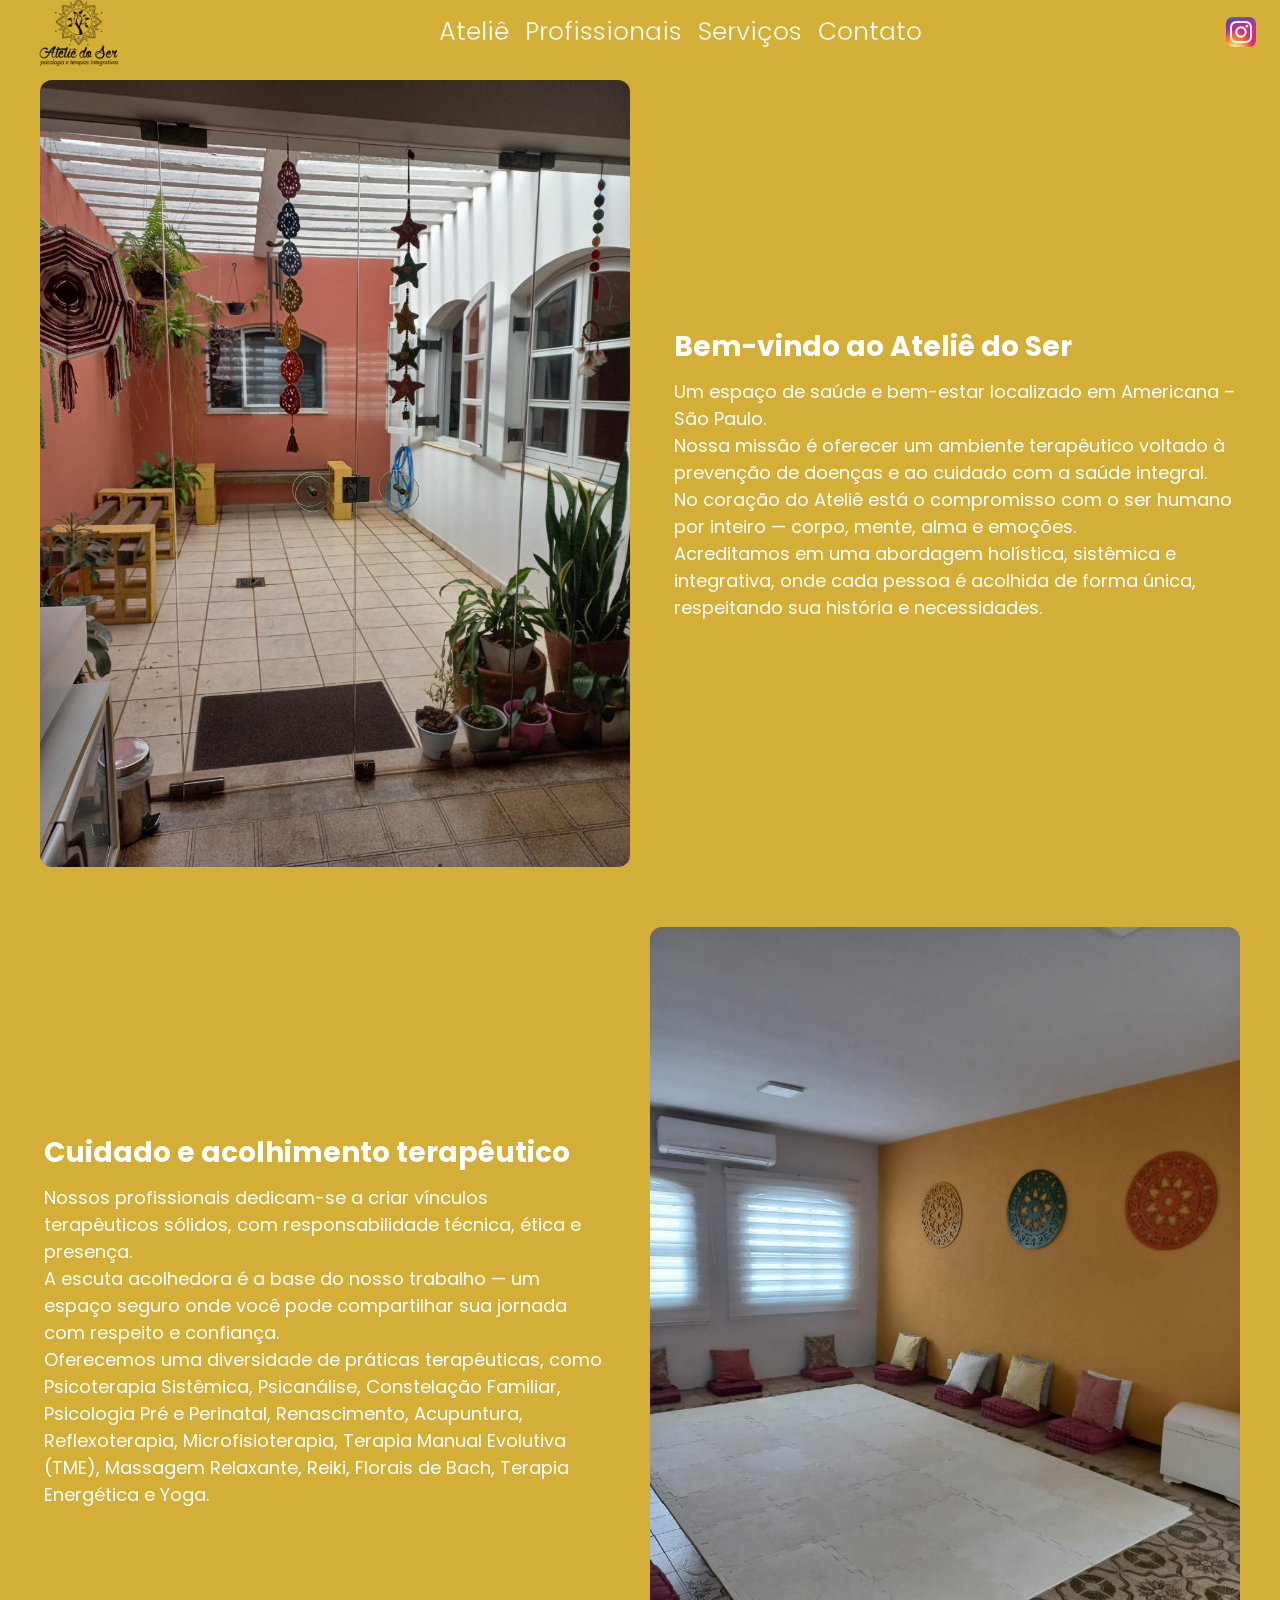
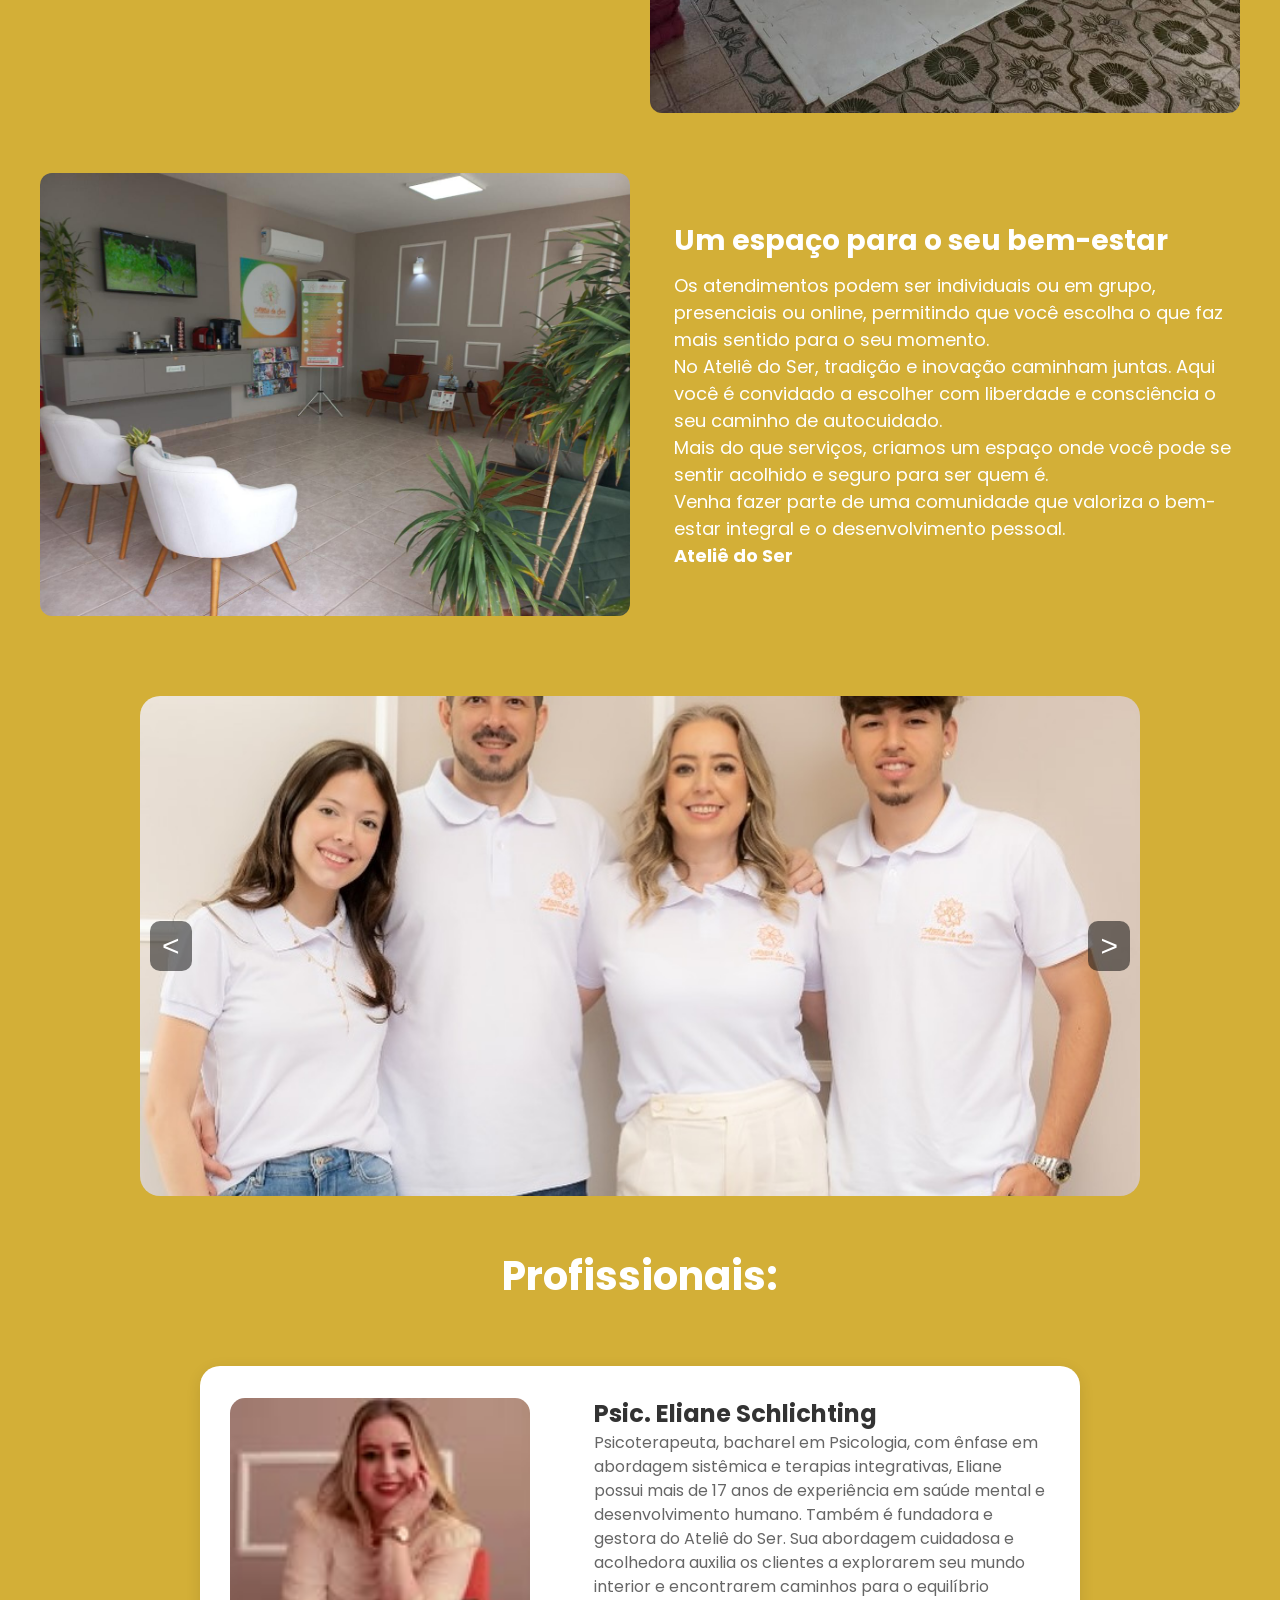
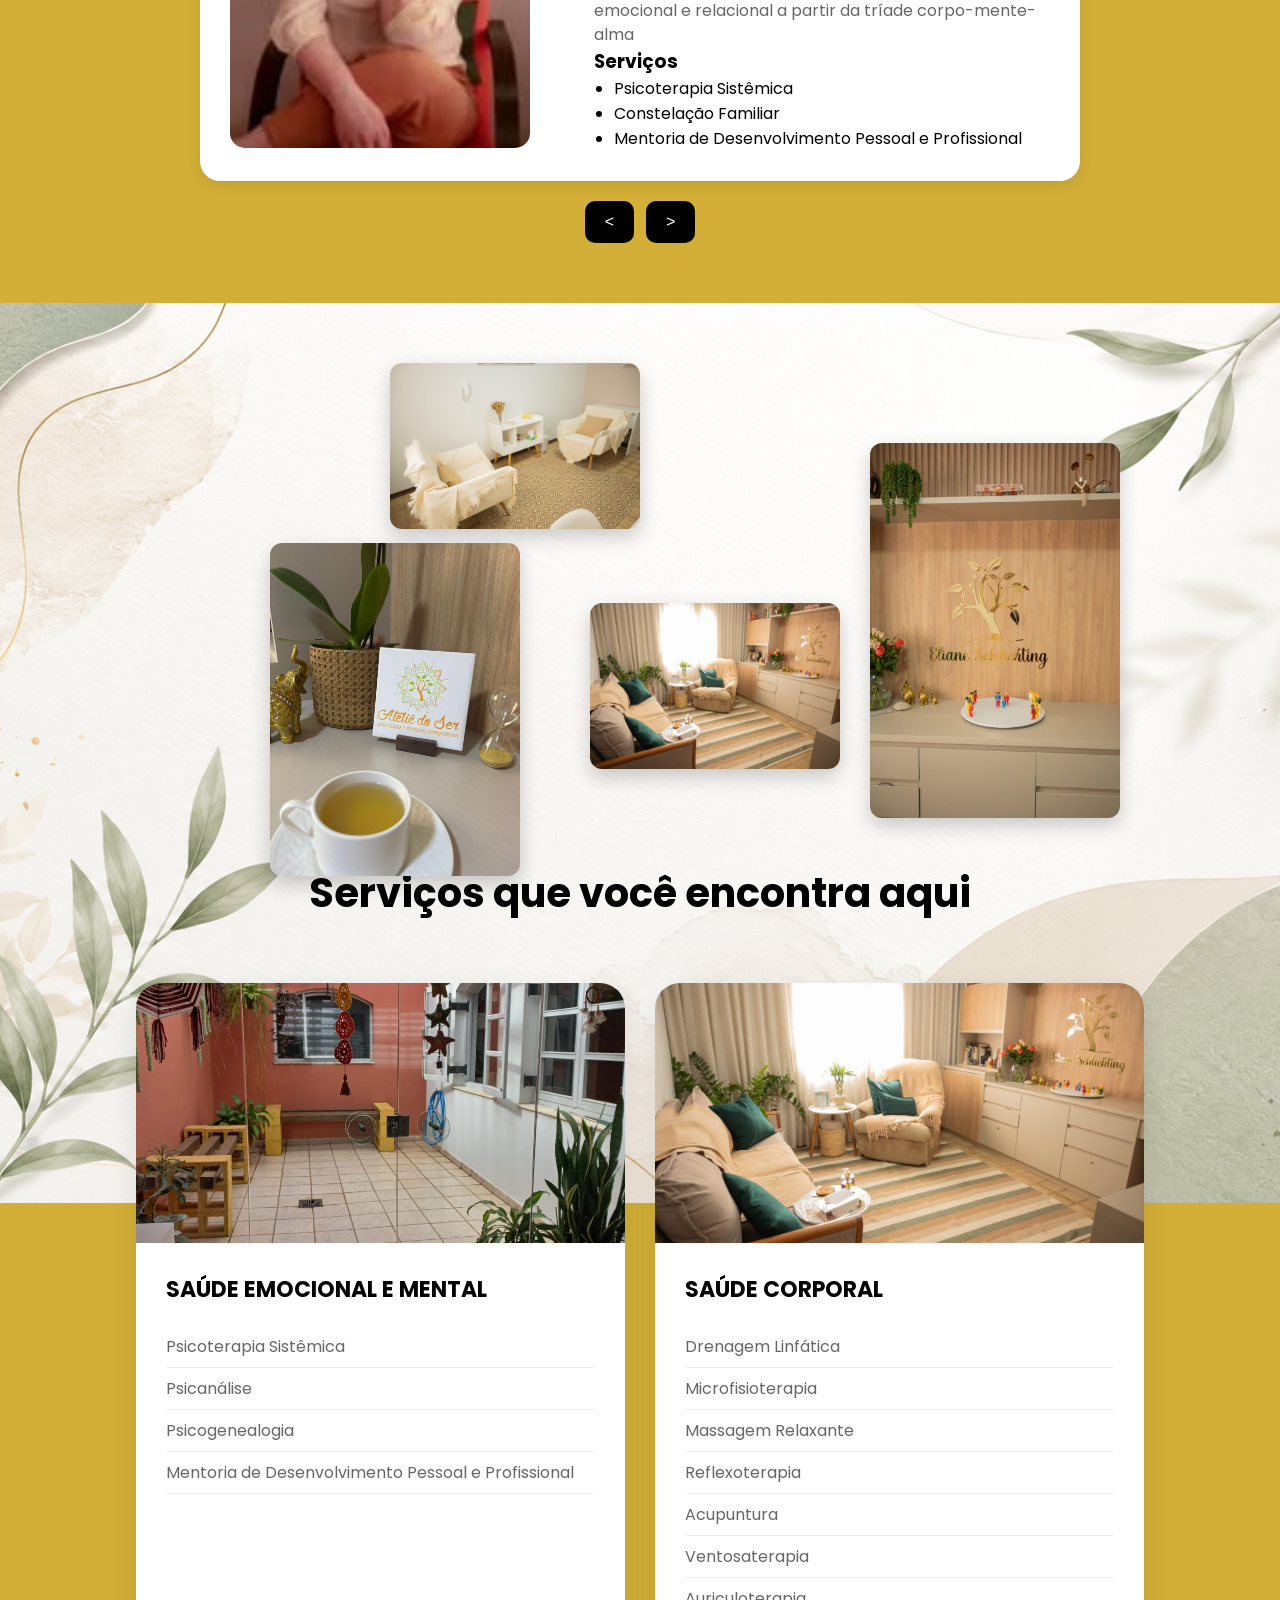
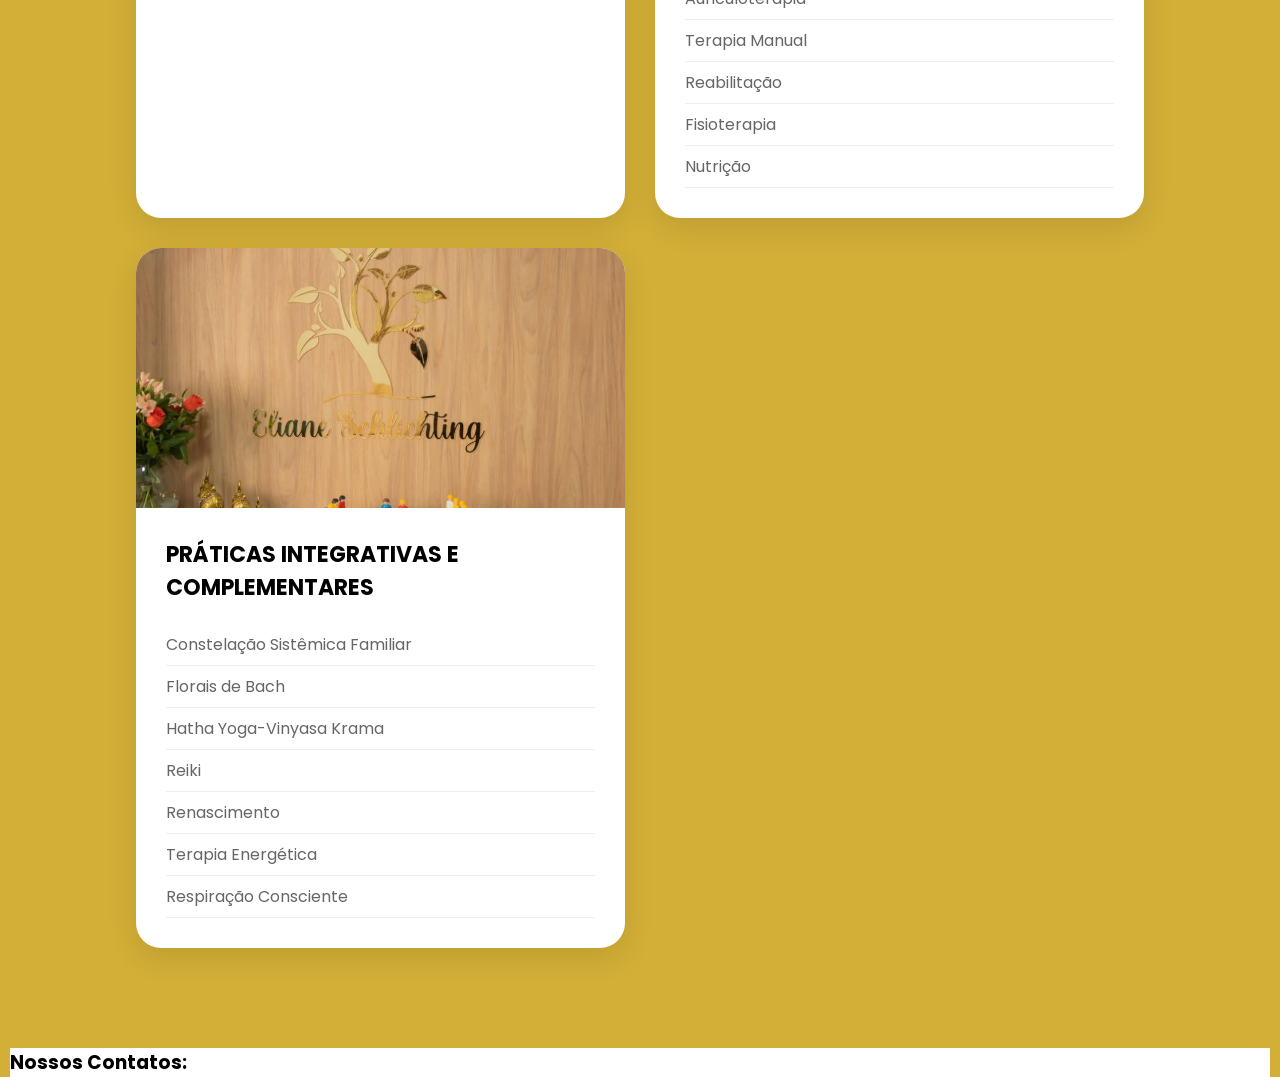
==== index.html @ 75b7a1a3 "Add files via upload" ====
<!DOCTYPE html>
<html lang="pr-br">
<head>
    <meta charset="UTF-8">
    <meta name="viewport" content="width=device-width, initial-scale=1.0">
    <link rel="stylesheet" href="style.css">
    <title>Ateliê do ser</title>
</head>
<body>
    <header>
        <img src="./img/logo2.png" alt="logo" class="logo-img">
        <nav>
  
         <a href="#">Ateliê</a>
         <a href="#h4">Profissionais</a>
         <a href="#services">Serviços</a>
         <a href="#">Contato</a>

        </nav>

        <a href="https://www.instagram.com/atelieterapeuticodoser?utm_source=ig_web_button_share_sheet&igsh=ZDNlZDc0MzIxNw==" class="btn-top"> <img src="img/insta.png" alt="insta"></a>

    </header>


     <section class="cascata hidden">

  <!-- BLOCO 1 -->
  <div class="bloco hidden">
    <img src="img/ate3.jpeg" alt="Ateliê do Ser">

    <div class="texto hidden">
      <h2>Bem-vindo ao Ateliê do Ser</h2>

      <p>Um espaço de saúde e bem-estar localizado em Americana – São Paulo.</p>

      <p>Nossa missão é oferecer um ambiente terapêutico voltado à prevenção de doenças e ao cuidado com a saúde integral.</p>

      <p>No coração do Ateliê está o compromisso com o ser humano por inteiro — corpo, mente, alma e emoções.</p>

      <p>Acreditamos em uma abordagem holística, sistêmica e integrativa, onde cada pessoa é acolhida de forma única, respeitando sua história e necessidades.</p>
    </div>
  </div>

  <!-- BLOCO 2 -->
  <div class="bloco invertido">
    <img src="img/ate2.jpeg" alt="Equipe terapêutica">

    <div class="texto hidden">
      <h2>Cuidado e acolhimento terapêutico</h2>

      <p>Nossos profissionais dedicam-se a criar vínculos terapêuticos sólidos, com responsabilidade técnica, ética e presença.</p>

      <p>A escuta acolhedora é a base do nosso trabalho — um espaço seguro onde você pode compartilhar sua jornada com respeito e confiança.</p>

      <p>Oferecemos uma diversidade de práticas terapêuticas, como Psicoterapia Sistêmica, Psicanálise, Constelação Familiar, Psicologia Pré e Perinatal, Renascimento, Acupuntura, Reflexoterapia, Microfisioterapia, Terapia Manual Evolutiva (TME), Massagem Relaxante, Reiki, Florais de Bach, Terapia Energética e Yoga.</p>
    </div>
  </div>

  <!-- BLOCO 3 -->
  <div class="bloco hidden">
    <img src="img/ate1.jpeg" alt="Espaço do Ateliê">

    <div class="texto hidden">
      <h2>Um espaço para o seu bem-estar</h2>

      <p>Os atendimentos podem ser individuais ou em grupo, presenciais ou online, permitindo que você escolha o que faz mais sentido para o seu momento.</p>

      <p>No Ateliê do Ser, tradição e inovação caminham juntas. Aqui você é convidado a escolher com liberdade e consciência o seu caminho de autocuidado.</p>

      <p>Mais do que serviços, criamos um espaço onde você pode se sentir acolhido e seguro para ser quem é.</p>

      <p>Venha fazer parte de uma comunidade que valoriza o bem-estar integral e o desenvolvimento pessoal.</p>

      <p><strong>Ateliê do Ser</strong></p>
    </div>
  </div>

</section>



    <section class="carrossel">
  <div class="slides">

    <img src="img/family.jpg" alt="Foto 1">
    <img src="img/time.jpg" alt="Foto 2">
    <img src="img/foto3.jpg" alt="Foto 3">
    <img src="img/foto4.jpg" alt="Foto 4">

  </div>

  <button class="btn prev"><</button>
  <button class="btn next">></button>
</section>

   
        
  
        
   
    
 <h4 id="h4" class="h4 hidden">Profissionais:</h4>
<section class="equipe hidden">

    <div class="card hidden">

        <img id="foto"
             src="img/"
             alt="Profissional">

        <div class="info">

            <h2 id="nome"></h2>

            <p id="descricao"></p>

            <h3>Serviços</h3>

            <ul id="servicos"></ul>

            

        </div>

    </div>

    <div class="controles">
        <button id="anterior"><</button>
        <button id="proximo">></button>
    </div>

</section>

<section class="fotos hidden">
<div class="cascatas ">
  <img src="img/ate4.jpeg" alt="">
  <img src="img/ate5.jpeg" alt="">
  <img src="img/ate6.jpeg" alt="">
  <img src="img/ate7.jpeg" alt="">
</div>


<section id="services" class="services">

<h2>Serviços que você encontra aqui</h2>

<div class="services-grid">

<div class="service-card">

<img src="img/ate3.jpeg" alt="Saúde emocional">

<div class="service-info">

<h3>SAÚDE EMOCIONAL E MENTAL</h3>

<ul>
<li>Psicoterapia Sistêmica</li>
<li>Psicanálise</li>
<li>Psicogenealogia</li>
<li>Mentoria de Desenvolvimento Pessoal e Profissional</li>
</ul>

</div>
</div>


<div class="service-card">

<img src="img/ate5.jpeg" alt="Saúde corporal">

<div class="service-info">

<h3>SAÚDE CORPORAL</h3>

<ul>
<li>Drenagem Linfática</li>
<li>Microfisioterapia</li>
<li>Massagem Relaxante</li>
<li>Reflexoterapia</li>
<li>Acupuntura</li>
<li>Ventosaterapia</li>
<li>Auriculoterapia</li>
<li>Terapia Manual</li>
<li>Reabilitação</li>
<li>Fisioterapia</li>
<li>Nutrição</li>
</ul>

</div>
</div>


<div class="service-card">

<img src="/img/ate6.jpeg" alt="Práticas integrativas">

<div class="service-info">

<h3>PRÁTICAS INTEGRATIVAS E COMPLEMENTARES</h3>

<ul>
<li>Constelação Sistêmica Familiar</li>
<li>Florais de Bach</li>
<li>Hatha Yoga-Vinyasa Krama</li>
<li>Reiki</li>
<li>Renascimento</li>
<li>Terapia Energética</li>
<li>Respiração Consciente</li>
</ul>

</div>
</div>

</div>

</section>

<section id="contatos"  class="final">

  <h1>Nossos Contatos:</h1>





</section>
    
</body>
<script src="script.js"></script>
</html>
---- style.css ----
@import url('https://fonts.googleapis.com/css2?family=Poppins:wght@500&family=Roboto+Slab:wght@100..900&display=swap');

* {
    margin: 0;
    padding: 0;
    box-sizing: border-box;
}

html {
    scroll-behavior: smooth;
}

img {
    max-width: 100%;
    height: auto;
    display: block;
}

body {
    font-family: "Poppins", sans-serif;
    background: #D3AF37;
}

/* ─── ANIMAÇÕES ─── */
.hidden {
    opacity: 0;
    transform: translateY(40px);
    transition: all 0.6s ease;
}

.show {
    opacity: 1;
    transform: translateY(0);
}

/* ─── HEADER ─── */
header {
    position: fixed;
    top: 0;
    width: 100%;
    height: 64px;
    backdrop-filter: blur(10px);
    display: flex;
    justify-content: space-between;
    align-items: center;
    padding: 0 24px;
    z-index: 99;
}

header nav {
    display: flex;
    gap: 16px;
}

header nav a {
    color: white;
    -webkit-text-stroke: 0.5px #D3AF37;
    text-decoration: none;
    cursor: pointer;
    font-size: clamp(16px, 2.5vw, 25px);
}

header nav a:hover {
    color: #000000;
}

.btn-top {
    color: white;
    text-decoration: none;
    cursor: pointer;
    font-size: clamp(16px, 2.5vw, 25px);
}

.btn-top img {
    height: 30px;
}

.btn-top:hover {
    color: #000000;
}

/* ─── LOGO / IMAGENS GERAIS ─── */
.time-img {
    display: block;
    margin: 0 auto;
    height: clamp(200px, 40vw, 400px);
}

.logo-img {
    height: clamp(60px, 10vw, 110px);
    color: #D3AF37;
}

/* ─── TÍTULOS ─── */
.h2 {
    text-align: center;
}

.h4 {
    color: white;
    text-align: center;
    font-size: clamp(22px, 5vw, 40px);
}

/* ─── EQUIPE / CARD ─── */
.equipe {
    max-width: 1000px;
    margin: auto;
    padding: clamp(24px, 6vw, 60px) clamp(16px, 5vw, 60px);
}

.card {
    background: white;
    border-radius: 20px;
    padding: clamp(20px, 4vw, 30px);
    display: flex;
    flex-wrap: wrap;
    gap: clamp(24px, 5vw, 70px);
    align-items: center;
    box-shadow: 0 4px 15px rgba(0, 0, 0, .1);
}

.card img {
    width: clamp(160px, 40vw, 300px);
    height: clamp(200px, 45vw, 350px);
    object-fit: cover;
    border-radius: 15px;
    flex-shrink: 0;
}

.info {
    flex: 1;
    min-width: 200px;
}

.info h2 {
    margin-top: 0;
    color: #333;
}

.info p {
    color: #666;
    line-height: 1.5;
}

.info ul {
    padding-left: 20px;
}

.controles {
    display: flex;
    flex-wrap: wrap;
    justify-content: center;
    gap: 12px;
    margin-top: 20px;
}

button {
    padding: 12px 20px;
    border: none;
    border-radius: 10px;
    background: #000000;
    color: white;
    cursor: pointer;
    font-size: clamp(14px, 2vw, 16px);
}

button:hover {
    background: #222222;
}

/* ─── CASCATA (blocos alternados) ─── */
.cascata {
    display: flex;
    flex-direction: column;
    gap: clamp(32px, 6vw, 60px);
    margin: clamp(40px, 8vw, 80px) 0;
    padding: 0 clamp(16px, 5vw, 40px);
}

.bloco {
    display: flex;
    flex-wrap: wrap;
    align-items: center;
    gap: clamp(20px, 4vw, 40px);
}

.bloco.invertido {
    flex-direction: row-reverse;
}

.bloco img {
    width: clamp(280px, 45vw, 100%);
    flex: 1 1 280px;
    border-radius: 12px;
    object-fit: cover;
}

.texto {
    flex: 1 1 260px;
    padding: 4px;
    color: white;
}

.texto h2 {
    font-size: clamp(20px, 3vw, 28px);
    margin-bottom: 10px;
}

.texto p {
    font-size: clamp(15px, 2vw, 18px);
    line-height: 1.5;
}

/* ─── CARROSSEL ─── */
.carrossel {
    position: relative;
    width: 90%;
    max-width: 1000px;
    height: clamp(220px, 45vw, 500px);
    margin: 50px auto;
    overflow: hidden;
    border-radius: 20px;
}

.slides {
    display: flex;
    width: 100%;
    height: 100%;
    transition: transform 0.6s ease-in-out;
}

.slides img {
    min-width: 100%;
    height: 100%;
    object-fit: cover;
}

.btn {
    position: absolute;
    top: 50%;
    transform: translateY(-50%);
    background: rgba(0, 0, 0, .5);
    color: white;
    border: none;
    font-size: clamp(20px, 4vw, 30px);
    cursor: pointer;
    z-index: 10;
    padding: 8px 12px;
}

.prev {
    left: 10px;
}

.next {
    right: 10px;
}

/* ─── CASCATAS (sobreposição de fotos) ─── */
.cascatas {
    position: relative;
    width: min(500px, 90vw);
    height: 350px;
    margin: 50px auto;
}

.cascatas img {
    position: absolute;
    width: clamp(120px, 25vw, 250px);
    border-radius: 12px;
    box-shadow: 0 8px 20px rgba(0, 0, 0, 0.2);
    transition: 0.3s;
}

.cascatas img:nth-child(1) {
    top: 0;
    left: 200;
    z-index: 4;
}

.cascatas img:nth-child(2) {
    top: 240px;
    left: 200px;
    z-index: 3;
}

.cascatas img:nth-child(3) {
    top: 80px;
    left: clamp(200px, 40vw, 480px);
    z-index: 2;
}

.cascatas img:nth-child(4) {
    top: 180px;
    left: clamp(-120px, -20vw, -300px);
    z-index: 1;
}

.cascatas img:hover {
    transform: scale(1.05);
}

/* ─── SEÇÃO FOTOS ─── */
.fotos {
    height: 100svh;
    background: url("img/back1.png") center/cover no-repeat;
    padding: 10px;
    padding-bottom: 50px;
}

/* ─── SERVICES ─── */
.services {
    padding: clamp(48px, 10vw, 100px) clamp(16px, 10%, 10%);
}

.services h2 {
    text-align: center;
    margin-bottom: clamp(32px, 6vw, 60px);
    font-size: clamp(24px, 5vw, 40px);
}

.services-grid {
    display: grid;
    grid-template-columns: repeat(auto-fit, minmax(min(100%, 350px), 1fr));
    gap: clamp(16px, 3vw, 30px);
}

.service-card {
    background: white;
    border-radius: 25px;
    overflow: hidden;
    box-shadow: 0 10px 30px rgba(0, 0, 0, .1);
    transition: .4s;
}

.service-card:hover {
    transform: translateY(-10px);
}

.service-card img {
    width: 100%;
    height: clamp(180px, 30vw, 260px);
    object-fit: cover;
}

.service-info {
    padding: clamp(16px, 4vw, 30px);
}

.service-info h3 {
    margin-bottom: clamp(12px, 2vw, 20px);
    font-size: clamp(18px, 3vw, 22px);
}

.service-info ul {
    list-style: none;
}

.service-info li {
    padding: 8px 0;
    border-bottom: 1px solid #eee;
    color: #666;
}

/* ─── MEDIA QUERIES ─── */

/* Tablet (≤ 768px) */
@media (max-width: 768px) {
    header {
        padding: 0 16px;
    }

    header nav {
        gap: 10px;
    }

    .bloco,
    .bloco.invertido {
        flex-direction: column;
    }

    .bloco img,
    .texto {
        width: 100%;
        flex: unset;
    }

    .card {
        flex-direction: column;
        align-items: center;
        text-align: center;
    }

    .card img {
        width: 100%;
        max-width: 320px;
        height: auto;
    }

    .cascatas {
        display: flex;
        flex-direction: column;
        position: static;
        height: auto;
        gap: 16px;
        align-items: center;
    }

    .cascatas img {
        position: static;
        width: 80%;
    }
}

/* Mobile (≤ 480px) */
@media (max-width: 480px) {
    header nav a,
    .btn-top {
        font-size: 15px;
    }

    .controles {
        flex-direction: column;
        align-items: stretch;
    }

    .carrossel {
        width: 100%;
        border-radius: 0;
    }

    .services-grid {
        grid-template-columns: 1fr;
    }

    .cascata {
        padding: 0 12px;
    }
}


.final{

    background: white;
}
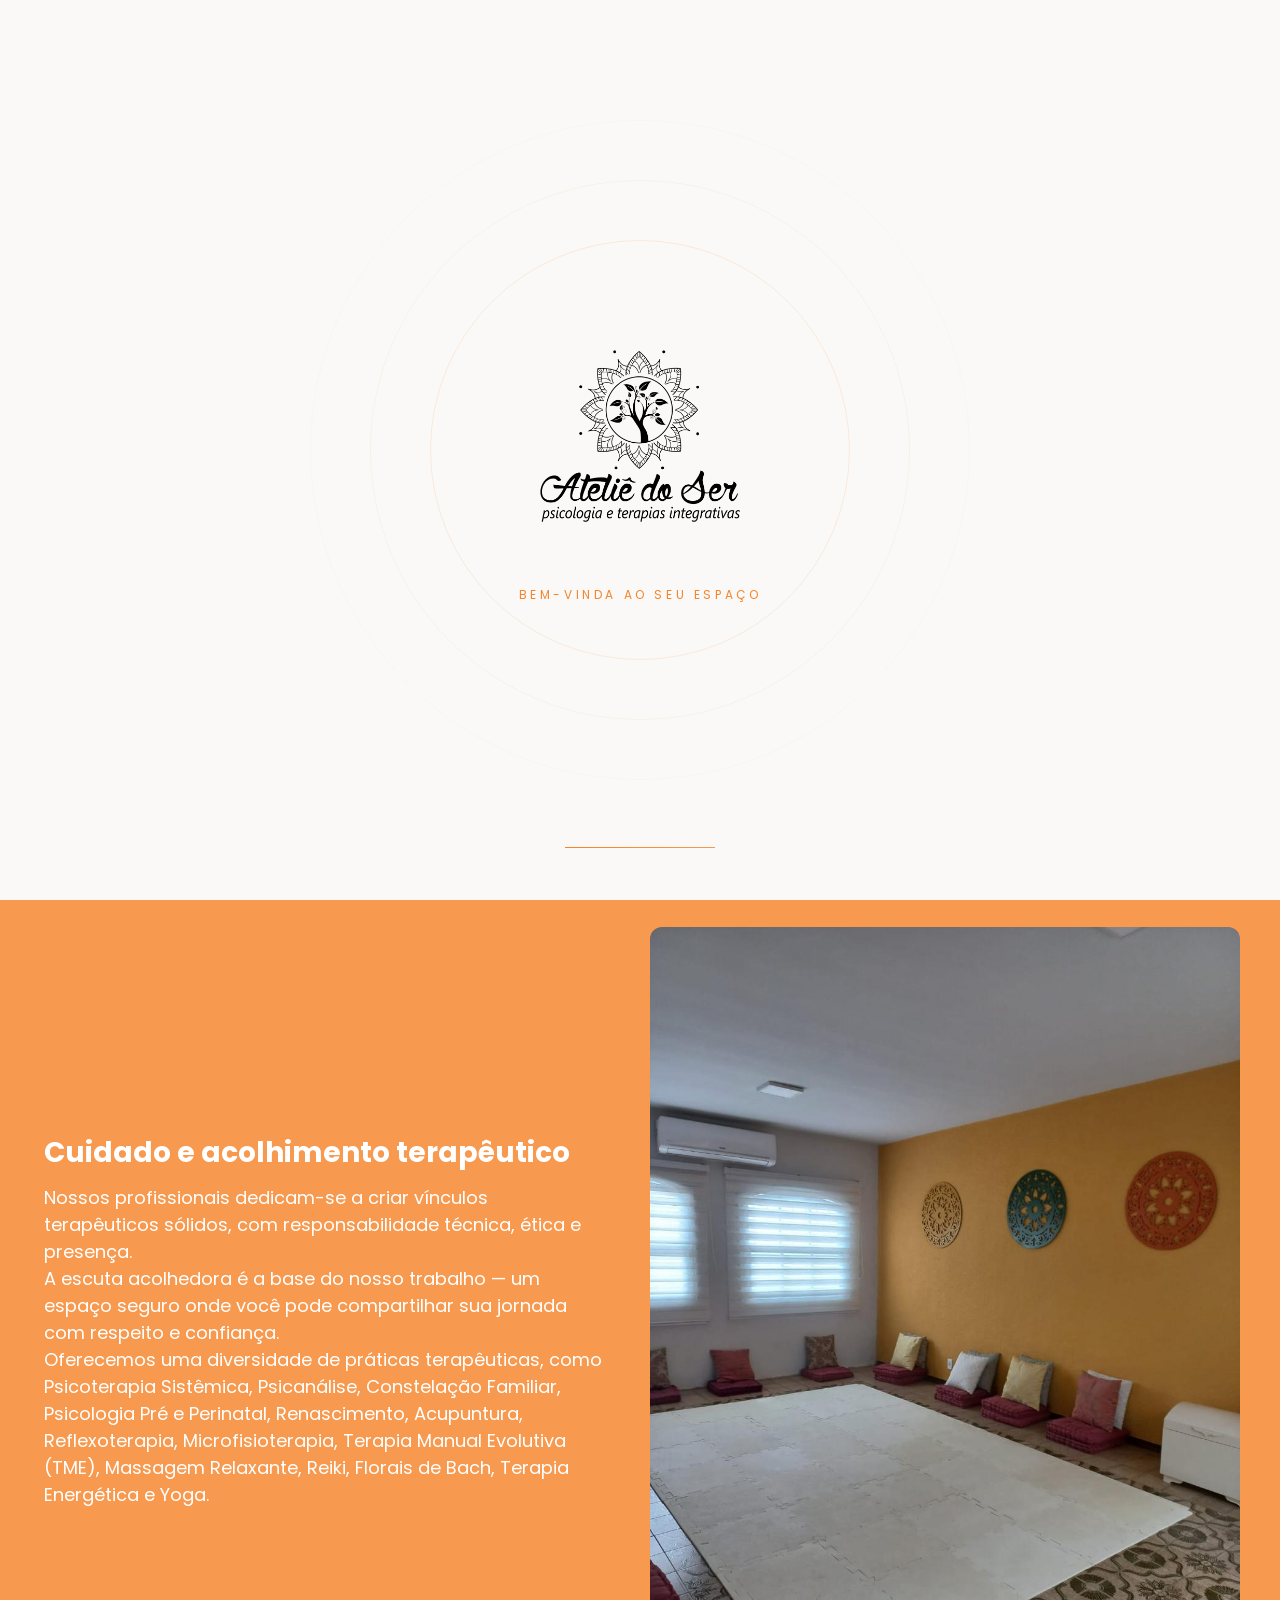
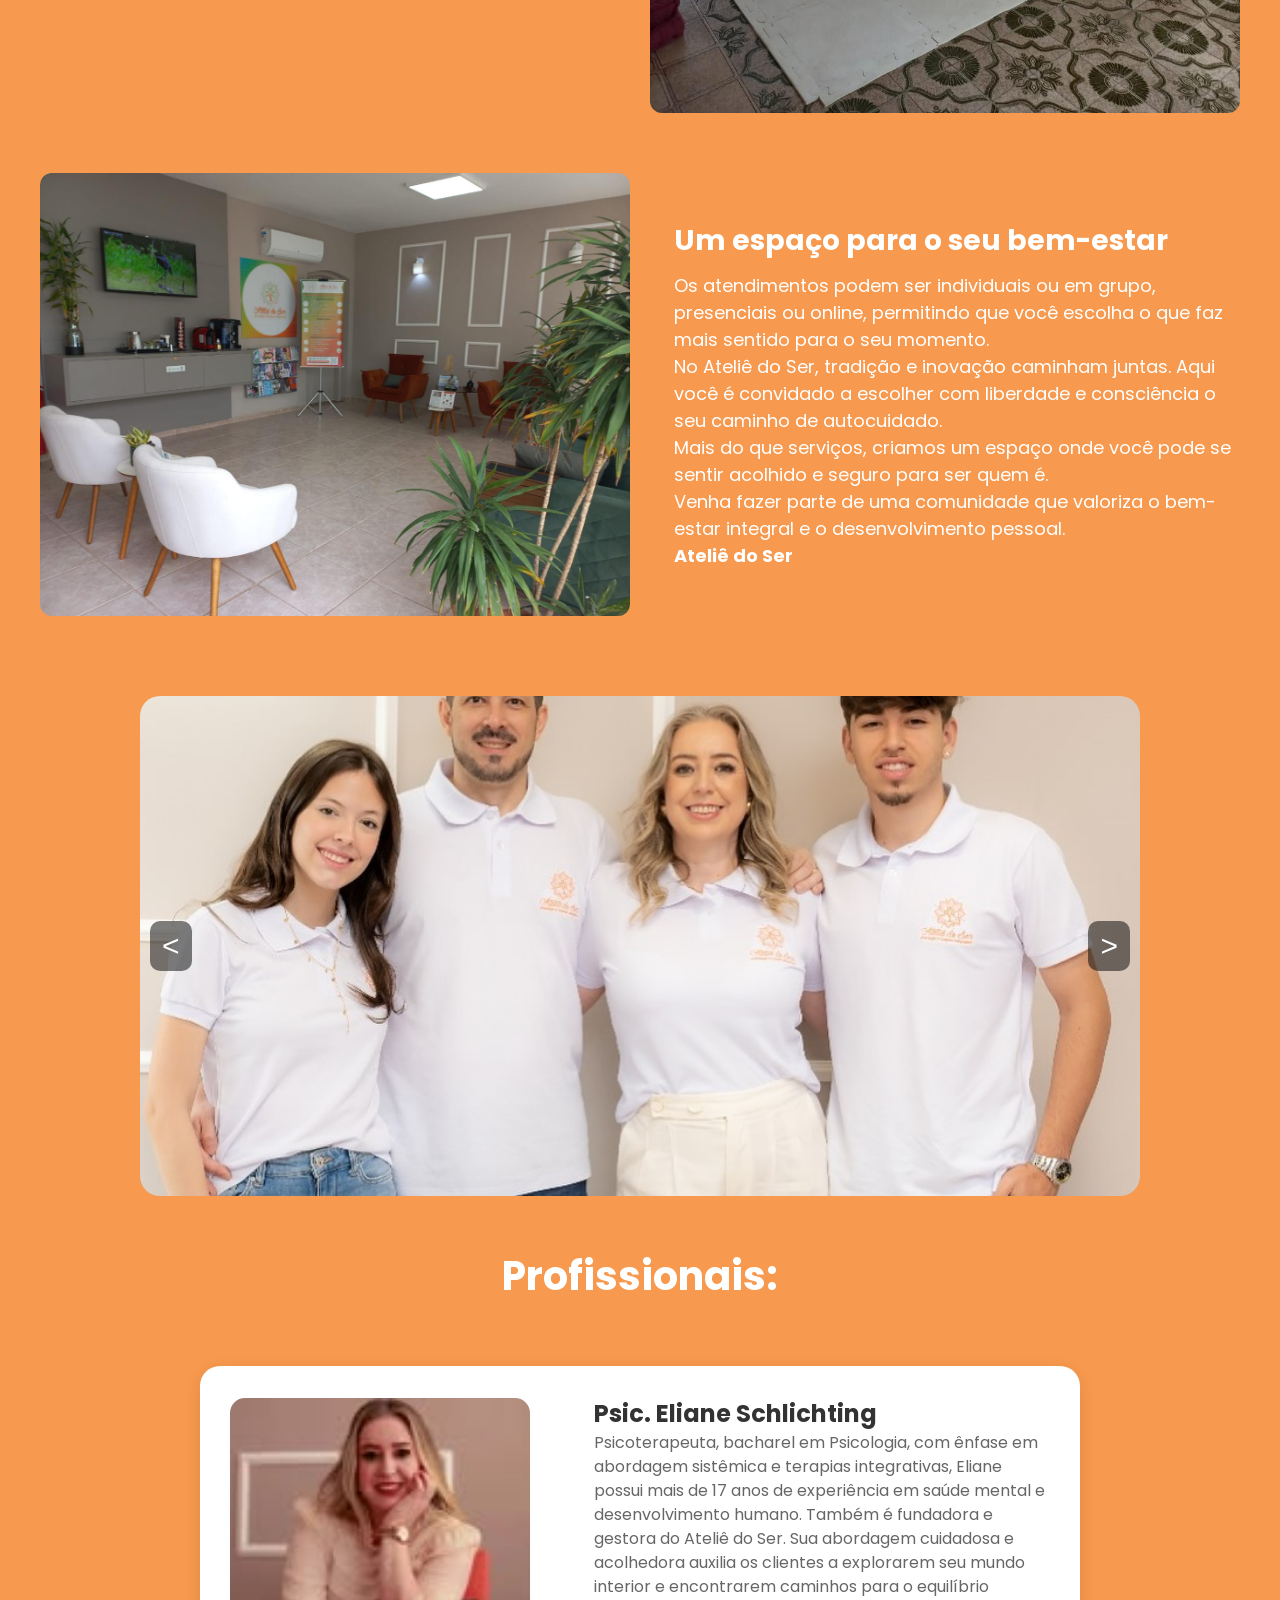
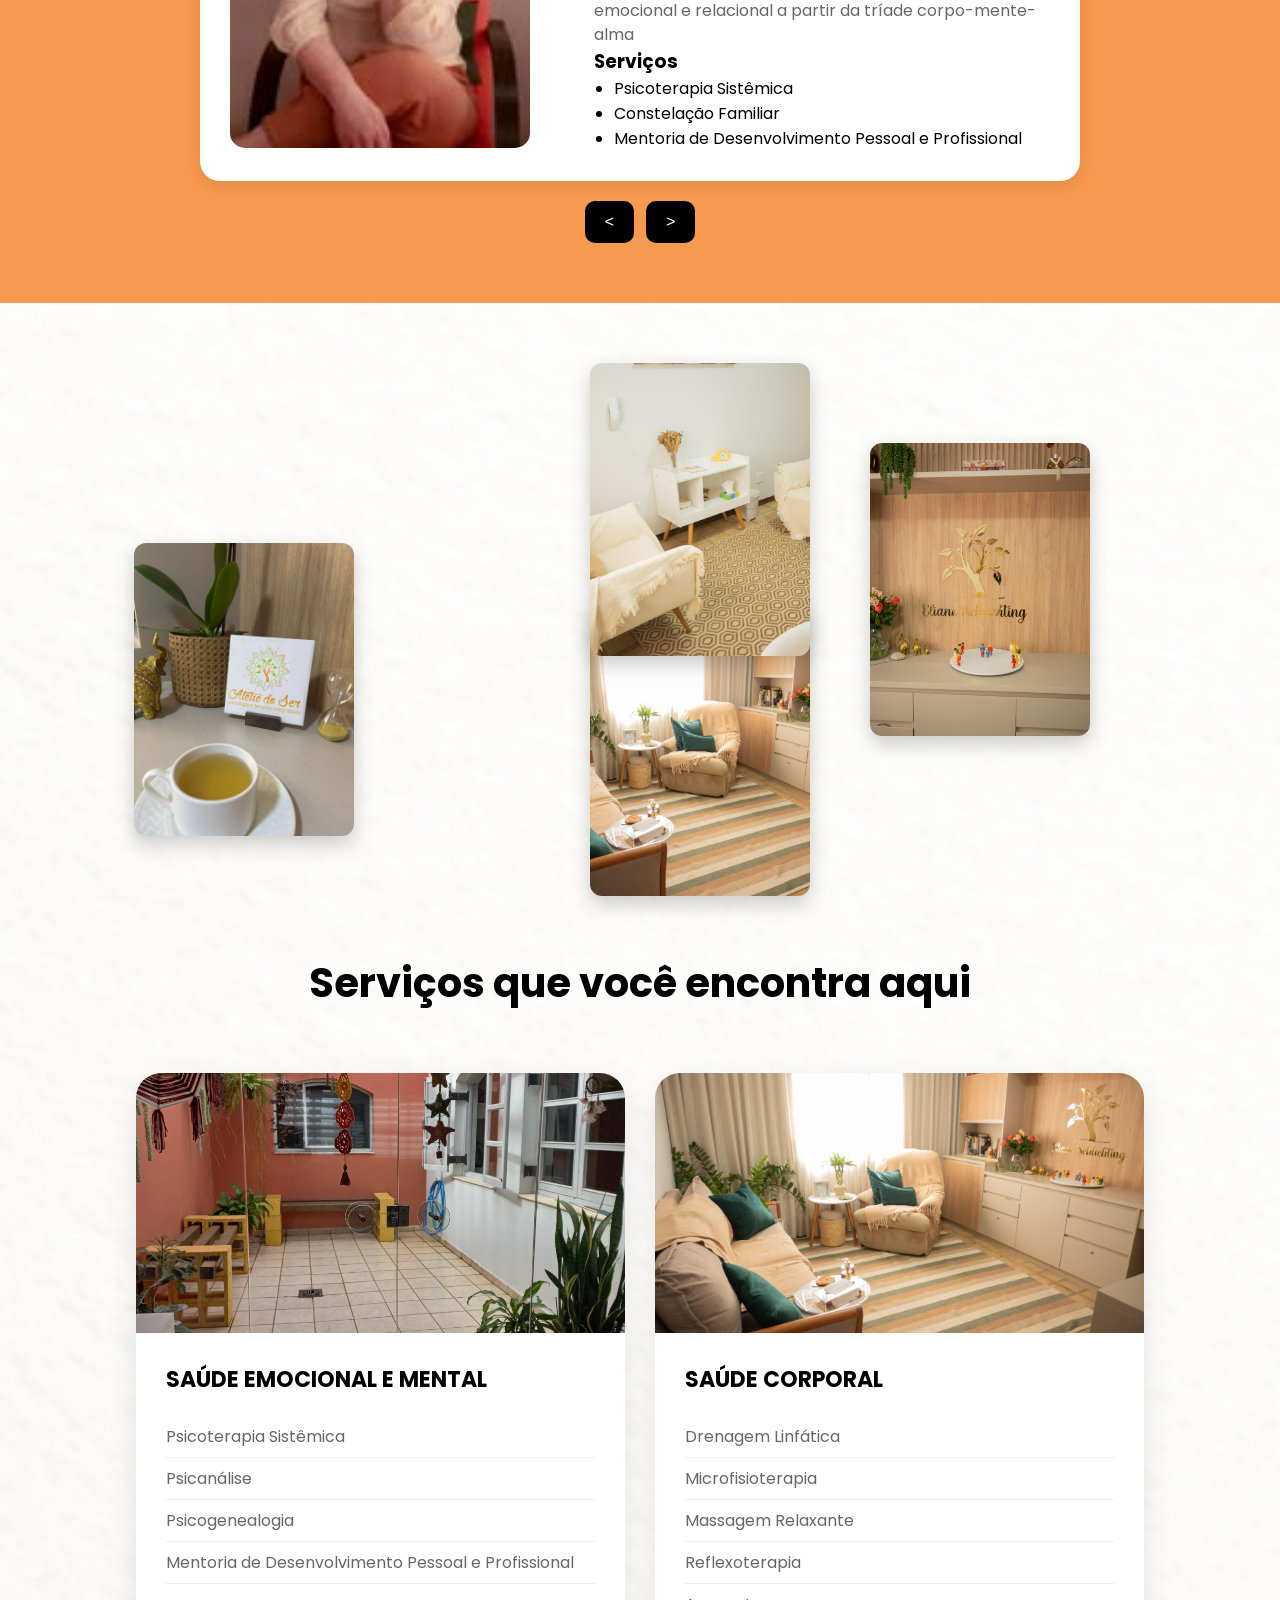
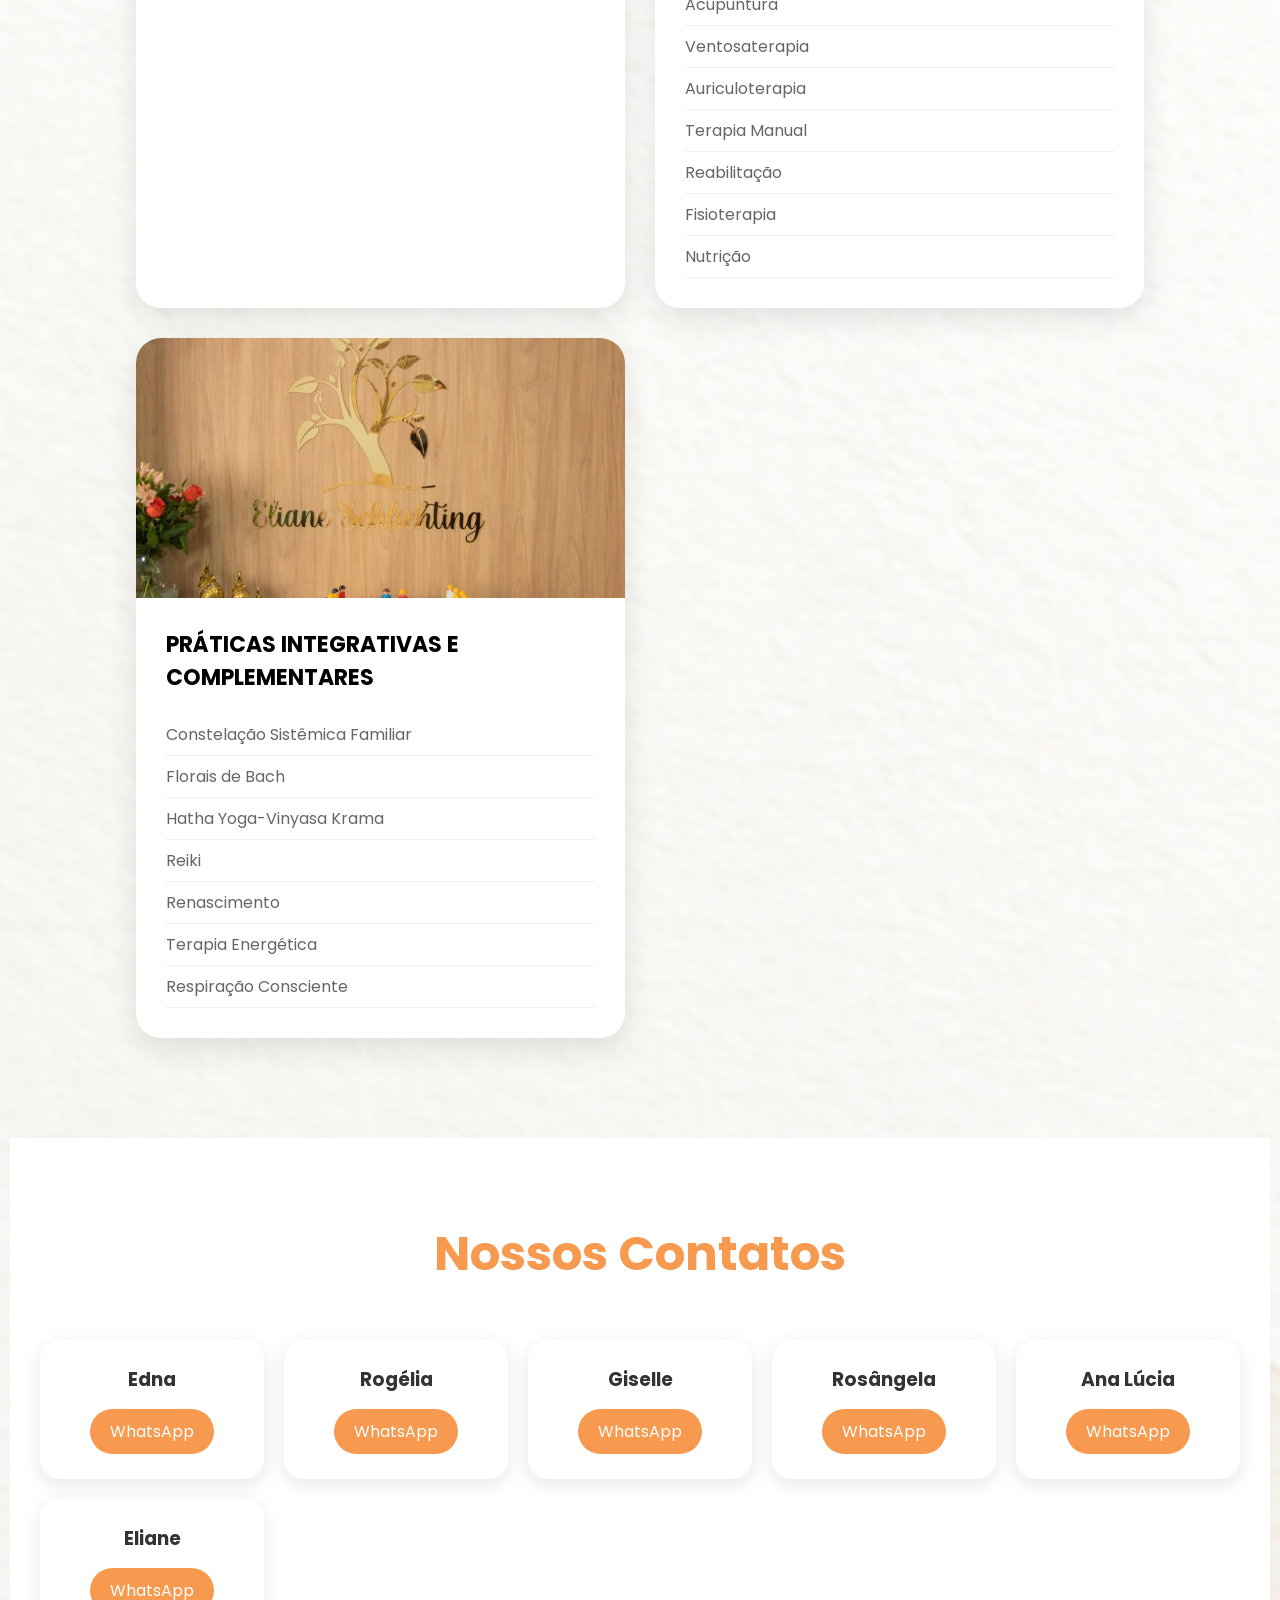
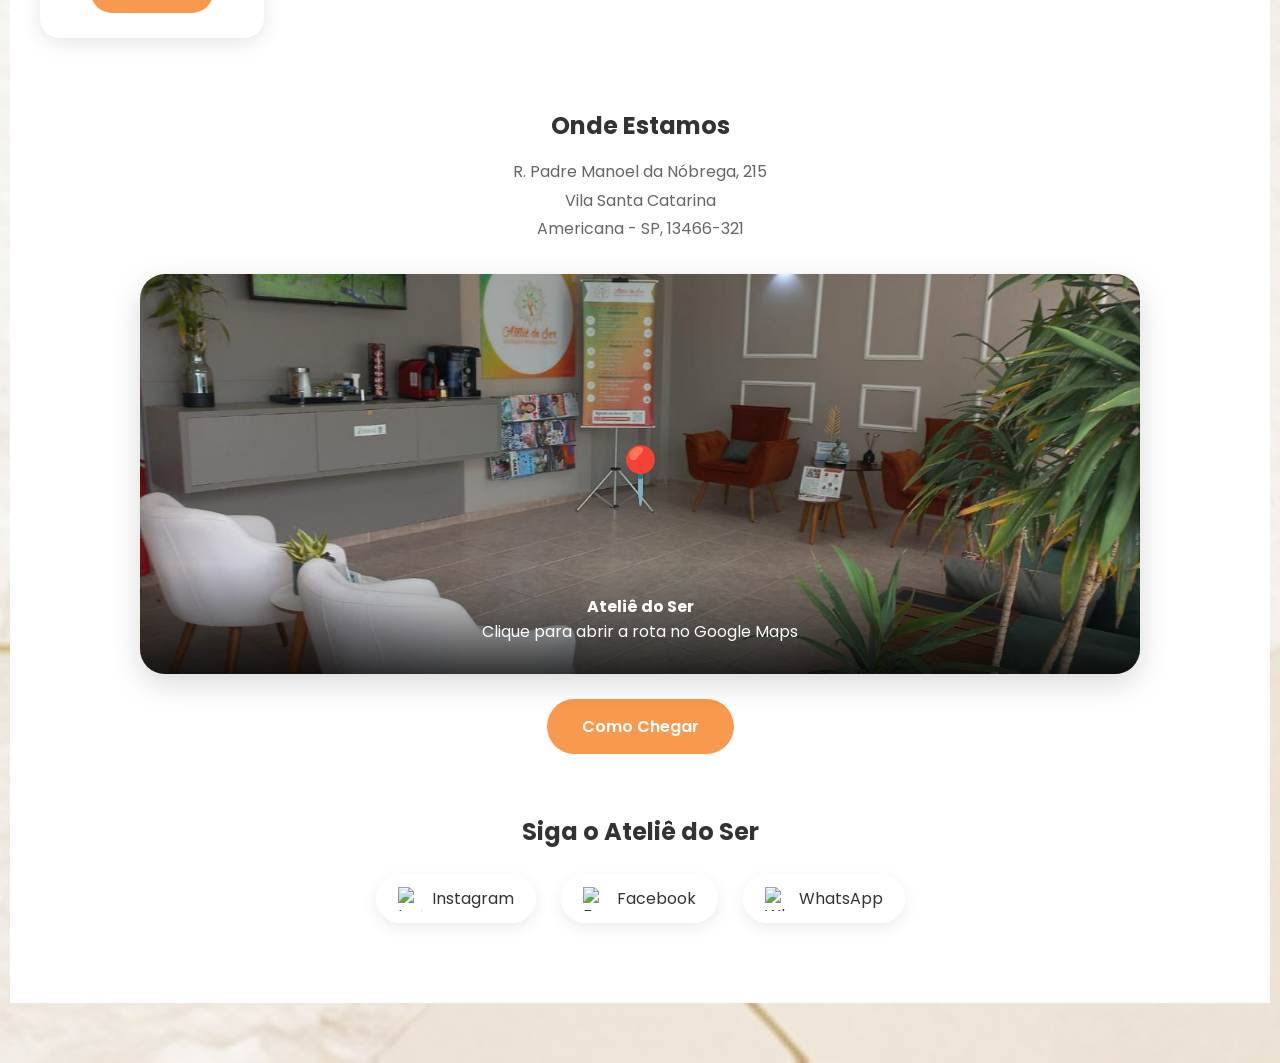
==== commit ae234e29: "Add files via upload" ====
--- a/index.html
+++ b/index.html
@@ -7,6 +7,21 @@
     <title>Ateliê do ser</title>
 </head>
 <body>
+  <div id="intro">
+  <div class="petal-ring"></div>
+  <div class="petal-ring"></div>
+  <div class="petal-ring"></div>
+
+  <div class="logo-wrap">
+    <img src="img/logo2.png" alt="Ateliê do Ser">
+    <!-- Troque o src pelo caminho da sua logo -->
+    <span class="tagline">Bem-vinda ao seu espaço</span>
+  </div>
+
+  <div class="bar-track">
+    <div class="bar-fill"></div>
+  </div>
+</div>
     <header>
         <img src="./img/logo2.png" alt="logo" class="logo-img">
         <nav>
@@ -14,11 +29,11 @@
          <a href="#">Ateliê</a>
          <a href="#h4">Profissionais</a>
          <a href="#services">Serviços</a>
-         <a href="#">Contato</a>
+         <a href="#contatos">Contato</a>
 
         </nav>
 
-        <a href="https://www.instagram.com/atelieterapeuticodoser?utm_source=ig_web_button_share_sheet&igsh=ZDNlZDc0MzIxNw==" class="btn-top"> <img src="img/insta.png" alt="insta"></a>
+
 
     </header>
 
@@ -217,13 +232,105 @@
 
 </section>
 
-<section id="contatos"  class="final">
-
-  <h1>Nossos Contatos:</h1>
-
-
-
-
+<section id="contatos" class="final">
+
+  <h1>Nossos Contatos</h1>
+
+  <div class="psicologas-grid">
+
+    <div class="contato-card">
+      <h3>Edna</h3>
+      <a href="https://wa.me/5519999999999" target="_blank">WhatsApp</a>
+    </div>
+
+    <div class="contato-card">
+      <h3>Rogélia</h3>
+      <a href="https://wa.me/5519999999999" target="_blank">WhatsApp</a>
+    </div>
+
+    <div class="contato-card">
+      <h3>Giselle</h3>
+      <a href="https://wa.me/5519999999999" target="_blank">WhatsApp</a>
+    </div>
+
+    <div class="contato-card">
+      <h3>Rosângela</h3>
+      <a href="https://wa.me/5519999999999" target="_blank">WhatsApp</a>
+    </div>
+
+    <div class="contato-card">
+      <h3>Ana Lúcia</h3>
+      <a href="https://wa.me/5519999999999" target="_blank">WhatsApp</a>
+    </div>
+
+    <div class="contato-card">
+      <h3>Eliane</h3>
+      <a href="https://wa.me/5519999999999" target="_blank">WhatsApp</a>
+    </div>
+
+  </div>
+
+  <div class="localizacao">
+
+    <h2>Onde Estamos</h2>
+
+    <p>
+      R. Padre Manoel da Nóbrega, 215<br>
+      Vila Santa Catarina<br>
+      Americana - SP, 13466-321
+    </p>
+
+    <a
+      class="mapa-link"
+      href="https://www.google.com/maps/dir/?api=1&destination=R.+Padre+Manoel+da+Nobrega,+215,+Americana,+SP"
+      target="_blank">
+
+      <div class="mapa-preview">
+
+        <div class="pin">📍</div>
+
+        <div class="mapa-overlay">
+          <h4>Ateliê do Ser</h4>
+          <span>Clique para abrir a rota no Google Maps</span>
+        </div>
+
+      </div>
+
+    </a>
+
+    <a
+      class="btn-rota"
+      href="https://www.google.com/maps/dir/?api=1&destination=R.+Padre+Manoel+da+Nobrega,+215,+Americana,+SP"
+      target="_blank">
+
+      Como Chegar
+
+    </a>
+<div class="redes-sociais">
+
+  <h2>Siga o Ateliê do Ser</h2>
+
+  <div class="social-links">
+
+    <a href="https://www.instagram.com/atelieterapeuticodoser" target="_blank">
+      <img src="https://cdn.jsdelivr.net/gh/simple-icons/simple-icons/icons/instagram.svg" alt="Instagram">
+      <span>Instagram</span>
+    </a>
+
+    <a href="https://www.facebook.com/atelieterapeuticodoser/?utm_source=ig&utm_medium=social&utm_content=link_in_bio&fbclid=PAZXh0bgNhZW0CMTEAc3J0YwZhcHBfaWQPNTY3MDY3MzQzMzUyNDI3AAGnIbmcbuE4mIODNZ8-HlDk8bDY0PcdlMazSTc6U4LonZl7C6KqM-4pADRjjCk_aem_KGn15G_fq6DCwc0CXDshxw" target="_blank">
+      <img src="https://cdn.jsdelivr.net/gh/simple-icons/simple-icons/icons/facebook.svg" alt="Facebook">
+      <span>Facebook</span>
+    </a>
+
+    <a href="https://wa.me/5519982786628" target="_blank">
+      <img src="https://cdn.jsdelivr.net/gh/simple-icons/simple-icons/icons/whatsapp.svg" alt="WhatsApp">
+      <span>WhatsApp</span>
+    </a>
+
+  </div>
+
+</div>
+  </div>
 
 </section>
     
--- a/style.css
+++ b/style.css
@@ -1,4 +1,135 @@
 @import url('https://fonts.googleapis.com/css2?family=Poppins:wght@500&family=Roboto+Slab:wght@100..900&display=swap');
+/* ===========================
+   INTRO ANIMATION — intro.css
+   =========================== */
+
+#intro {
+  position: fixed;
+  inset: 0;
+  z-index: 9999;
+  background: #faf9f7;
+  display: flex;
+  flex-direction: column;
+  align-items: center;
+  justify-content: center;
+}
+
+/* Anéis expansivos */
+.petal-ring {
+  position: absolute;
+  width: 420px; height: 420px;
+  border-radius: 50%;
+  border: 1px solid rgba(247,132,41,0.2);
+  opacity: 0;
+  animation: expandRing 2.2s cubic-bezier(0.22,1,0.36,1) forwards;
+}
+.petal-ring:nth-child(2) {
+  width: 540px; height: 540px;
+  border-color: rgba(247,153,78,0.12);
+  animation-delay: 0.18s;
+}
+.petal-ring:nth-child(3) {
+  width: 660px; height: 660px;
+  border-color: rgba(247,132,41,0.06);
+  animation-delay: 0.36s;
+}
+
+@keyframes expandRing {
+  0%   { opacity: 0; transform: scale(0.4); }
+  60%  { opacity: 1; }
+  100% { opacity: 0.7; transform: scale(1); }
+}
+
+/* Logo */
+.logo-wrap {
+  position: relative;
+  z-index: 2;
+  display: flex;
+  flex-direction: column;
+  align-items: center;
+  opacity: 0;
+  animation: logoReveal 1.6s cubic-bezier(0.22,1,0.36,1) 0.4s forwards;
+}
+
+@keyframes logoReveal {
+  0%   { opacity: 0; transform: scale(0.82) translateY(12px); filter: blur(6px); }
+  100% { opacity: 1; transform: scale(1)    translateY(0);    filter: blur(0); }
+}
+
+.logo-wrap img {
+  width: 280px;
+  filter: grayscale(1) brightness(0);
+  animation: colorShift 2.4s ease 1.0s forwards, breathe 5s ease-in-out 2.5s infinite;
+}
+
+@keyframes colorShift {
+  0%   { filter: grayscale(1) brightness(0); }
+  30%  { filter: grayscale(0) brightness(0.7) sepia(1) saturate(4) hue-rotate(-10deg); }
+  100% { filter: grayscale(0) brightness(1)   sepia(1) saturate(5) hue-rotate(-15deg); }
+}
+
+@keyframes breathe {
+  0%, 100% { transform: scale(1); }
+  50%       { transform: scale(1.025); }
+}
+
+/* Tagline */
+.tagline {
+  margin-top: 10px;
+  font-size: 12px;
+  letter-spacing: 0.3em;
+  text-transform: uppercase;
+  color: #F78429;
+  opacity: 0;
+  animation: tagFade 1s ease 2.2s forwards;
+}
+
+@keyframes tagFade {
+  from { opacity: 0; transform: translateY(6px); }
+  to   { opacity: 1; transform: translateY(0); }
+}
+
+/* Barra de progresso */
+.bar-track {
+  position: absolute;
+  bottom: 52px;
+  left: 50%;
+  transform: translateX(-50%);
+  width: 150px;
+  height: 1px;
+  background: rgba(247,132,41,0.15);
+}
+.bar-fill {
+  height: 100%;
+  background: linear-gradient(90deg, #F78429, #F7994E);
+  width: 0%;
+  animation: fillBar 3.0s cubic-bezier(0.4,0,0.2,1) 0.3s forwards;
+}
+
+@keyframes fillBar {
+  0%   { width: 0%; }
+  100% { width: 100%; }
+}
+
+/* Saída */
+#intro.exit {
+  animation: introExit 0.9s cubic-bezier(0.4,0,1,1) forwards;
+  pointer-events: none;
+}
+
+@keyframes introExit {
+  0%   { opacity: 1; transform: scale(1); }
+  100% { opacity: 0; transform: scale(1.04); }
+}
+
+@media (prefers-reduced-motion: reduce) {
+  #intro, .logo-wrap, .petal-ring, .bar-fill, .tagline {
+    animation: none !important;
+    opacity: 1 !important;
+    transform: none !important;
+  }
+  #intro.exit { display: none; }
+}
 
 * {
     margin: 0;
@@ -18,7 +149,7 @@
 
 body {
     font-family: "Poppins", sans-serif;
-    background: #D3AF37;
+    background: #F7994E;
 }
 
 /* ─── ANIMAÇÕES ─── */
@@ -261,53 +392,90 @@
 .cascatas {
     position: relative;
     width: min(500px, 90vw);
-    height: 350px;
-    margin: 50px auto;
+    height: 400px; /* Aumentado um pouco para dar respiro à cascata */
+    margin: 40px auto;
 }
 
 .cascatas img {
     position: absolute;
-    width: clamp(120px, 25vw, 250px);
+    width: clamp(110px, 26vw, 220px);
+    
+    /* MÁGICA: Corta as fotos em formato retrato idênticos, impedindo que estiquem para baixo */
+    aspect-ratio: 3 / 4; 
+    object-fit: cover;
+    
     border-radius: 12px;
     box-shadow: 0 8px 20px rgba(0, 0, 0, 0.2);
     transition: 0.3s;
 }
 
+/* ─── Posições para Mobile (Telas pequenas) ─── */
+/* Usamos porcentagens para que as fotos se adaptem sem sair da tela */
 .cascatas img:nth-child(1) {
     top: 0;
-    left: 200;
+    left: 30%; 
     z-index: 4;
 }
 
 .cascatas img:nth-child(2) {
-    top: 240px;
-    left: 200px;
+    top: 200px;
+    left: 40%;
     z-index: 3;
 }
 
 .cascatas img:nth-child(3) {
-    top: 80px;
-    left: clamp(200px, 40vw, 480px);
+    top: 60px;
+    left: 50%;
     z-index: 2;
 }
 
 .cascatas img:nth-child(4) {
-    top: 180px;
-    left: clamp(-120px, -20vw, -300px);
+    top: 130px;
+    left: 2%; /* Mantém a foto visível na borda esquerda do celular */
     z-index: 1;
+}
+
+/* ─── Posições para Desktop (Telas grandes) ─── */
+@media (min-width: 768px) {
+    .cascatas {
+        height: 450px;
+    }
+    
+    .cascatas img:nth-child(1) { 
+        left: 200px; /* Corrigido o 'px' faltando */
+    }
+    
+    .cascatas img:nth-child(2) { 
+        top: 240px; 
+        left: 200px; 
+    }
+    
+    .cascatas img:nth-child(3) { 
+        top: 80px; 
+        left: clamp(200px, 40vw, 480px); 
+    }
+    
+    .cascatas img:nth-child(4) { 
+        top: 180px; 
+        left: clamp(-300px, -20vw, -120px); /* Corrigida a ordem do menor para o maior */
+    }
 }
 
 .cascatas img:hover {
     transform: scale(1.05);
+    z-index: 10; /* Faz a foto que você passar o mouse ficar por cima de todas */
 }
 
 /* ─── SEÇÃO FOTOS ─── */
 .fotos {
-    height: 100svh;
+    /* MUDANÇA AQUI: min-height faz o fundo branco esticar se o conteúdo precisar de espaço */
+    min-height: 100svh; 
     background: url("img/back1.png") center/cover no-repeat;
-    padding: 10px;
-    padding-bottom: 50px;
-}
+    padding: 20px 10px;
+    padding-bottom: 60px;
+    box-sizing: border-box;
+}
+
 
 /* ─── SERVICES ─── */
 .services {
@@ -439,8 +607,159 @@
     }
 }
 
-
 .final{
-
-    background: white;
+    background:#fff;
+    padding:80px 20px;
+}
+
+.final h1{
+    text-align:center;
+    color:#F7994E;
+    margin-bottom:50px;
+    font-size:clamp(2rem,5vw,3rem);
+}
+
+.psicologas-grid{
+    max-width:1200px;
+    margin:auto;
+    display:grid;
+    grid-template-columns:repeat(auto-fit,minmax(220px,1fr));
+    gap:20px;
+}
+
+.contato-card{
+    background:#fff;
+    padding:25px;
+    border-radius:20px;
+    text-align:center;
+    box-shadow:0 5px 20px rgba(0,0,0,.1);
+    transition:.3s;
+}
+
+.contato-card:hover{
+    transform:translateY(-5px);
+}
+
+.contato-card h3{
+    margin-bottom:15px;
+    color:#333;
+}
+
+.contato-card a{
+    display:inline-block;
+    padding:10px 20px;
+    background:#F7994E;
+    color:#fff;
+    text-decoration:none;
+    border-radius:50px;
+}
+
+.localizacao{
+    max-width:1000px;
+    margin:70px auto 0;
+    text-align:center;
+}
+
+.localizacao h2{
+    color:#333;
+    margin-bottom:15px;
+}
+
+.localizacao p{
+    color:#666;
+    line-height:1.8;
+    margin-bottom:30px;
+}
+
+.mapa-link{
+    display:block;
+    text-decoration:none;
+}
+
+.mapa-preview{
+    position:relative;
+    height:400px;
+    border-radius:25px;
+    overflow:hidden;
+    cursor:pointer;
+    background:url("img/ate1.jpeg") center center/cover;
+    box-shadow:0 10px 30px rgba(0,0,0,.15);
+    transition:.4s;
+}
+
+.mapa-preview:hover{
+    transform:scale(1.02);
+}
+
+.pin{
+    position:absolute;
+    top:50%;
+    left:50%;
+    transform:translate(-50%,-50%);
+    font-size:55px;
+}
+
+.mapa-overlay{
+    position:absolute;
+    left:0;
+    right:0;
+    bottom:0;
+    padding:30px;
+    background:linear-gradient(transparent,rgba(0,0,0,.8));
+    color:white;
+}
+
+.btn-rota{
+    display:inline-block;
+    margin-top:25px;
+    padding:15px 35px;
+    background:#F7994E;
+    color:white;
+    text-decoration:none;
+    border-radius:50px;
+    font-weight:600;
+    transition:.3s;
+}
+
+.btn-rota:hover{
+    transform:translateY(-3px);
+}
+
+.redes-sociais{
+    margin-top:60px;
+    text-align:center;
+}
+
+.redes-sociais h2{
+    color:#333;
+    margin-bottom:25px;
+}
+
+.social-links{
+    display:flex;
+    justify-content:center;
+    gap:25px;
+    flex-wrap:wrap;
+}
+
+.social-links a{
+    display:flex;
+    align-items:center;
+    gap:10px;
+    padding:12px 22px;
+    background:#fff;
+    border-radius:50px;
+    text-decoration:none;
+    color:#333;
+    box-shadow:0 5px 15px rgba(0,0,0,.08);
+    transition:.3s;
+}
+
+.social-links a:hover{
+    transform:translateY(-4px);
+}
+
+.social-links img{
+    width:24px;
+    height:24px;
 }
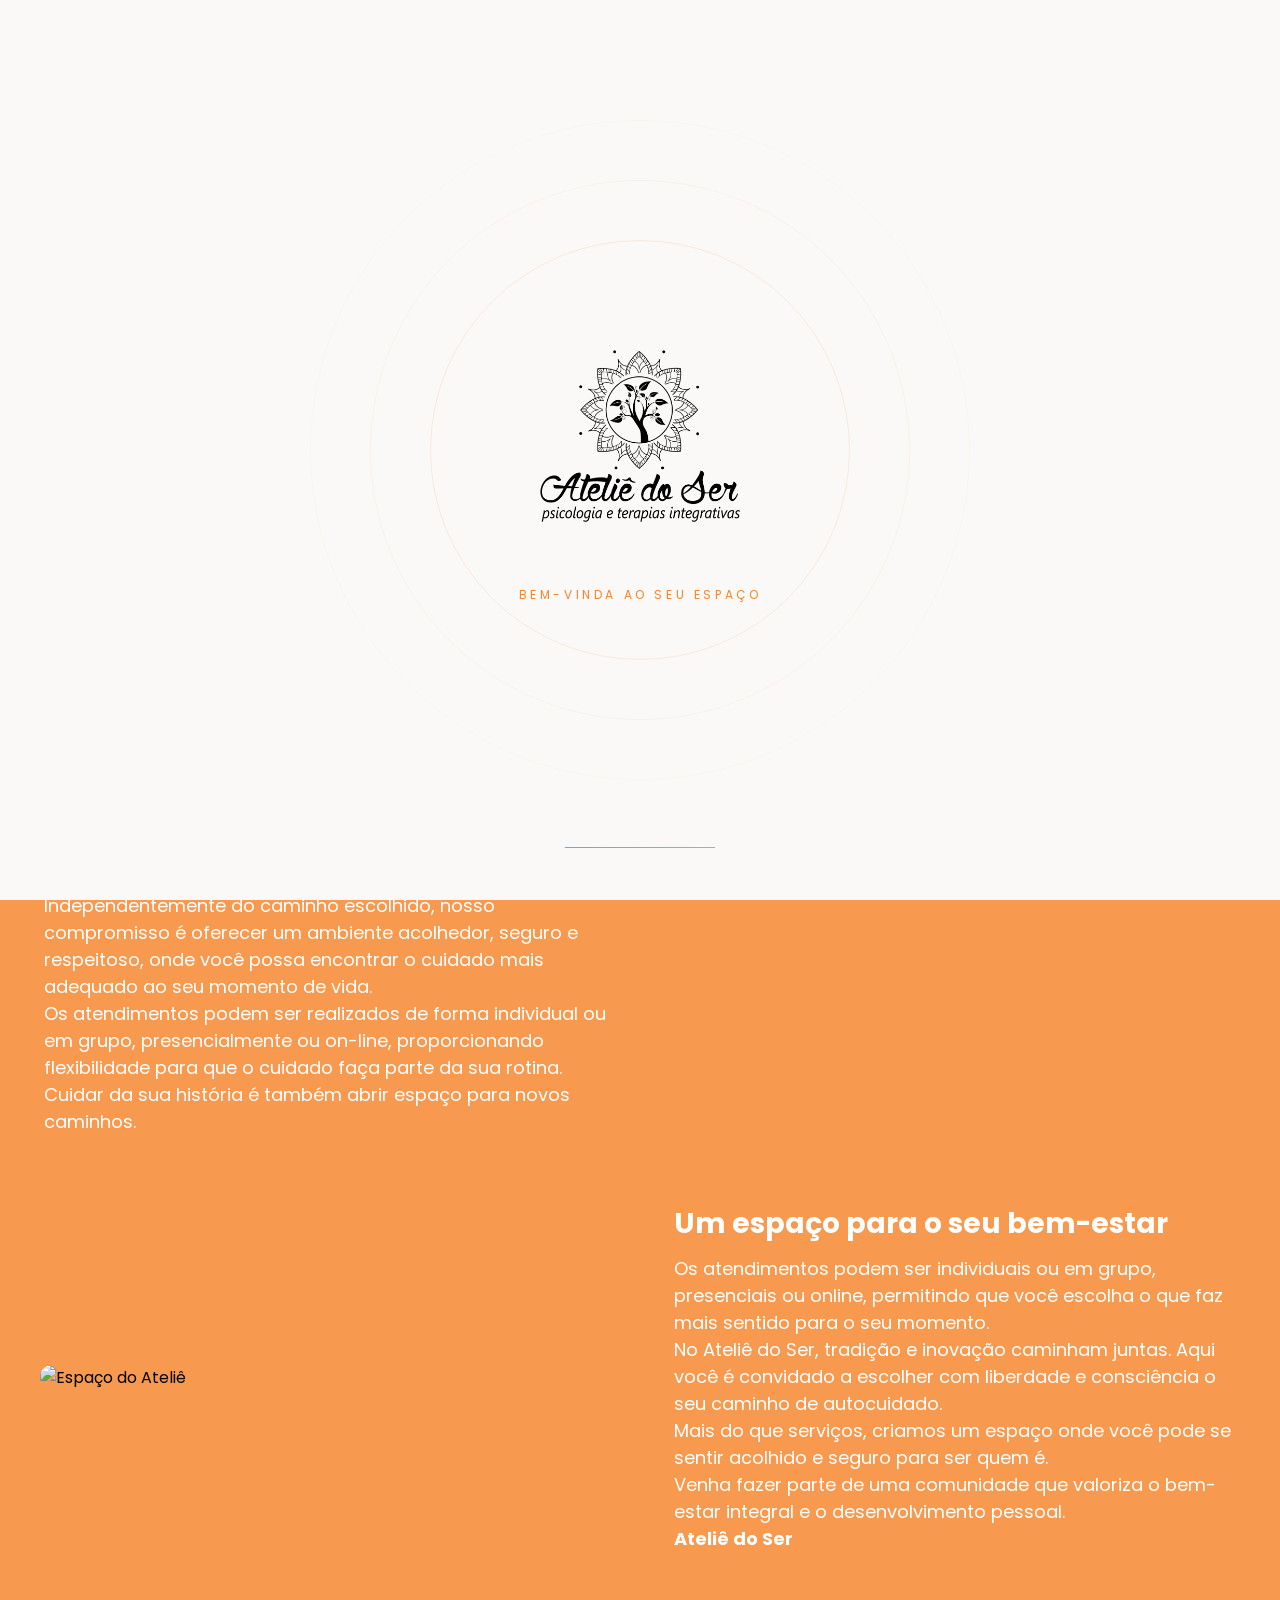
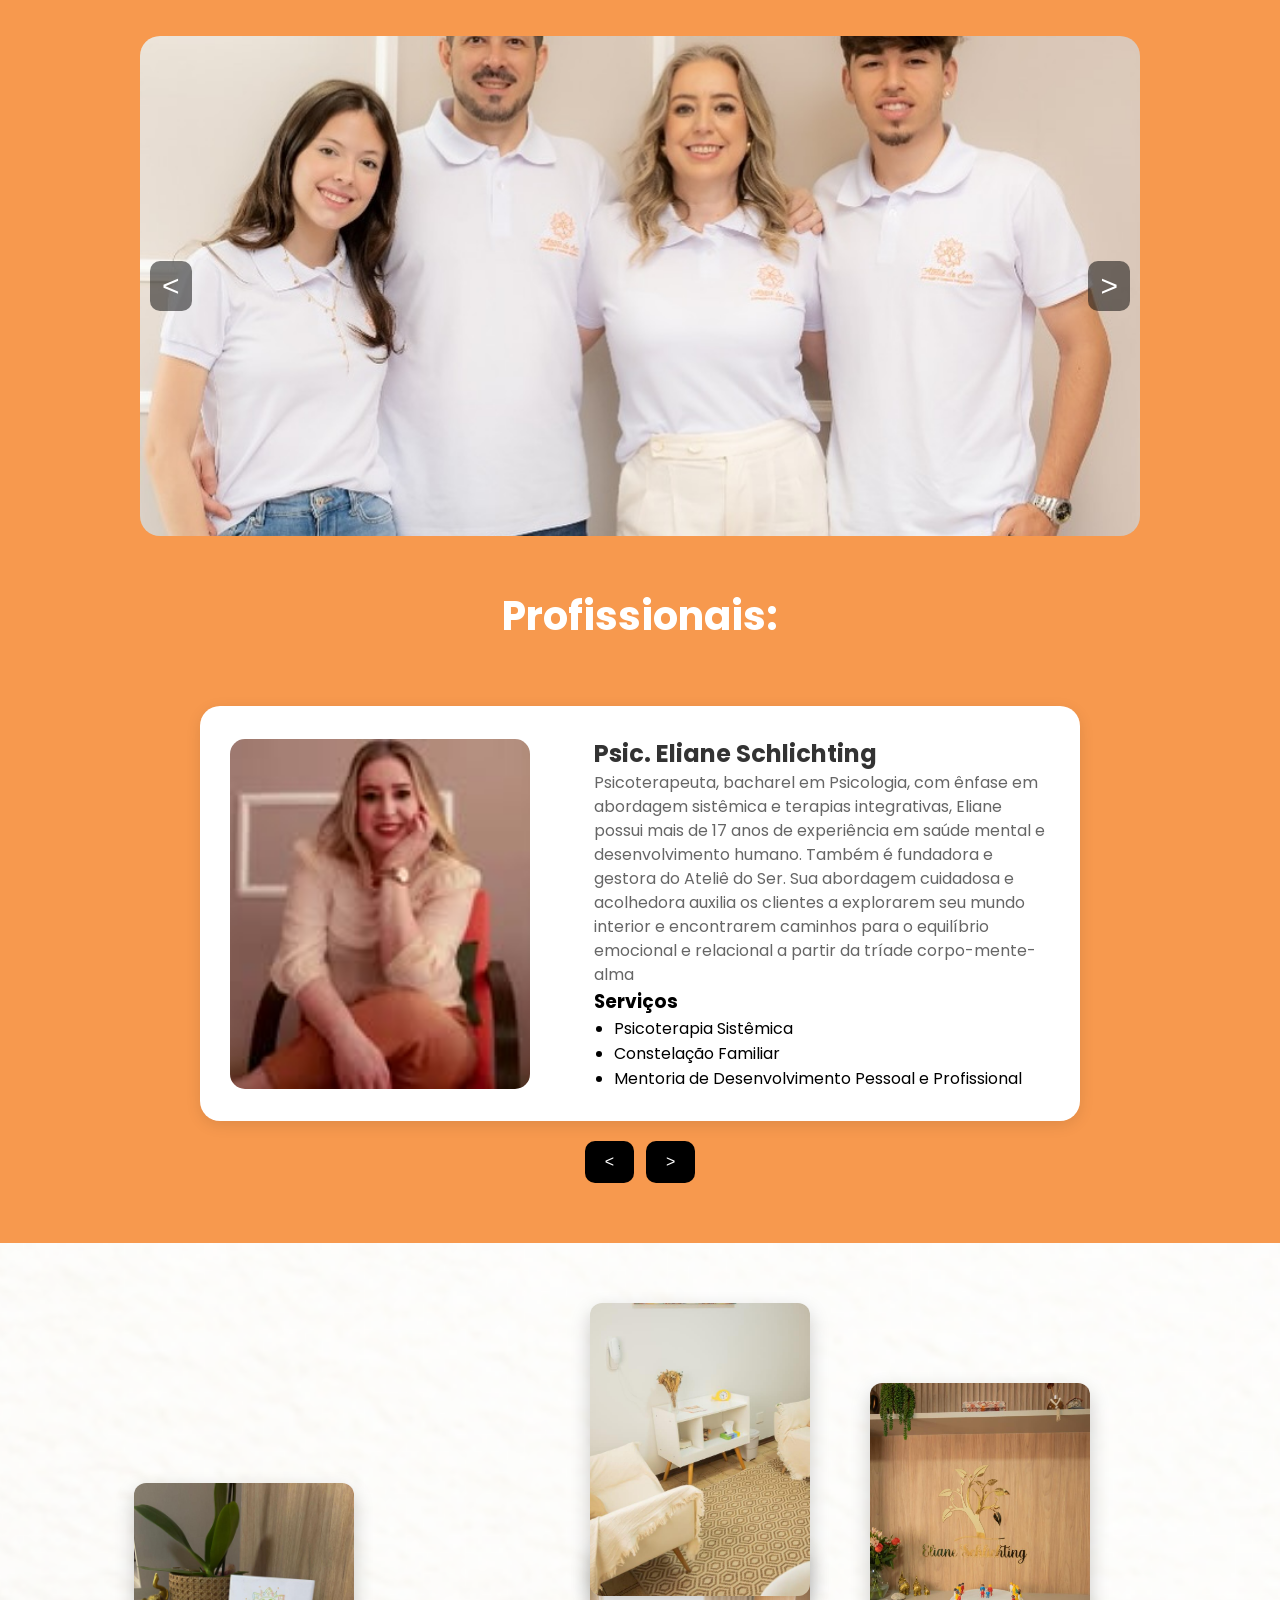
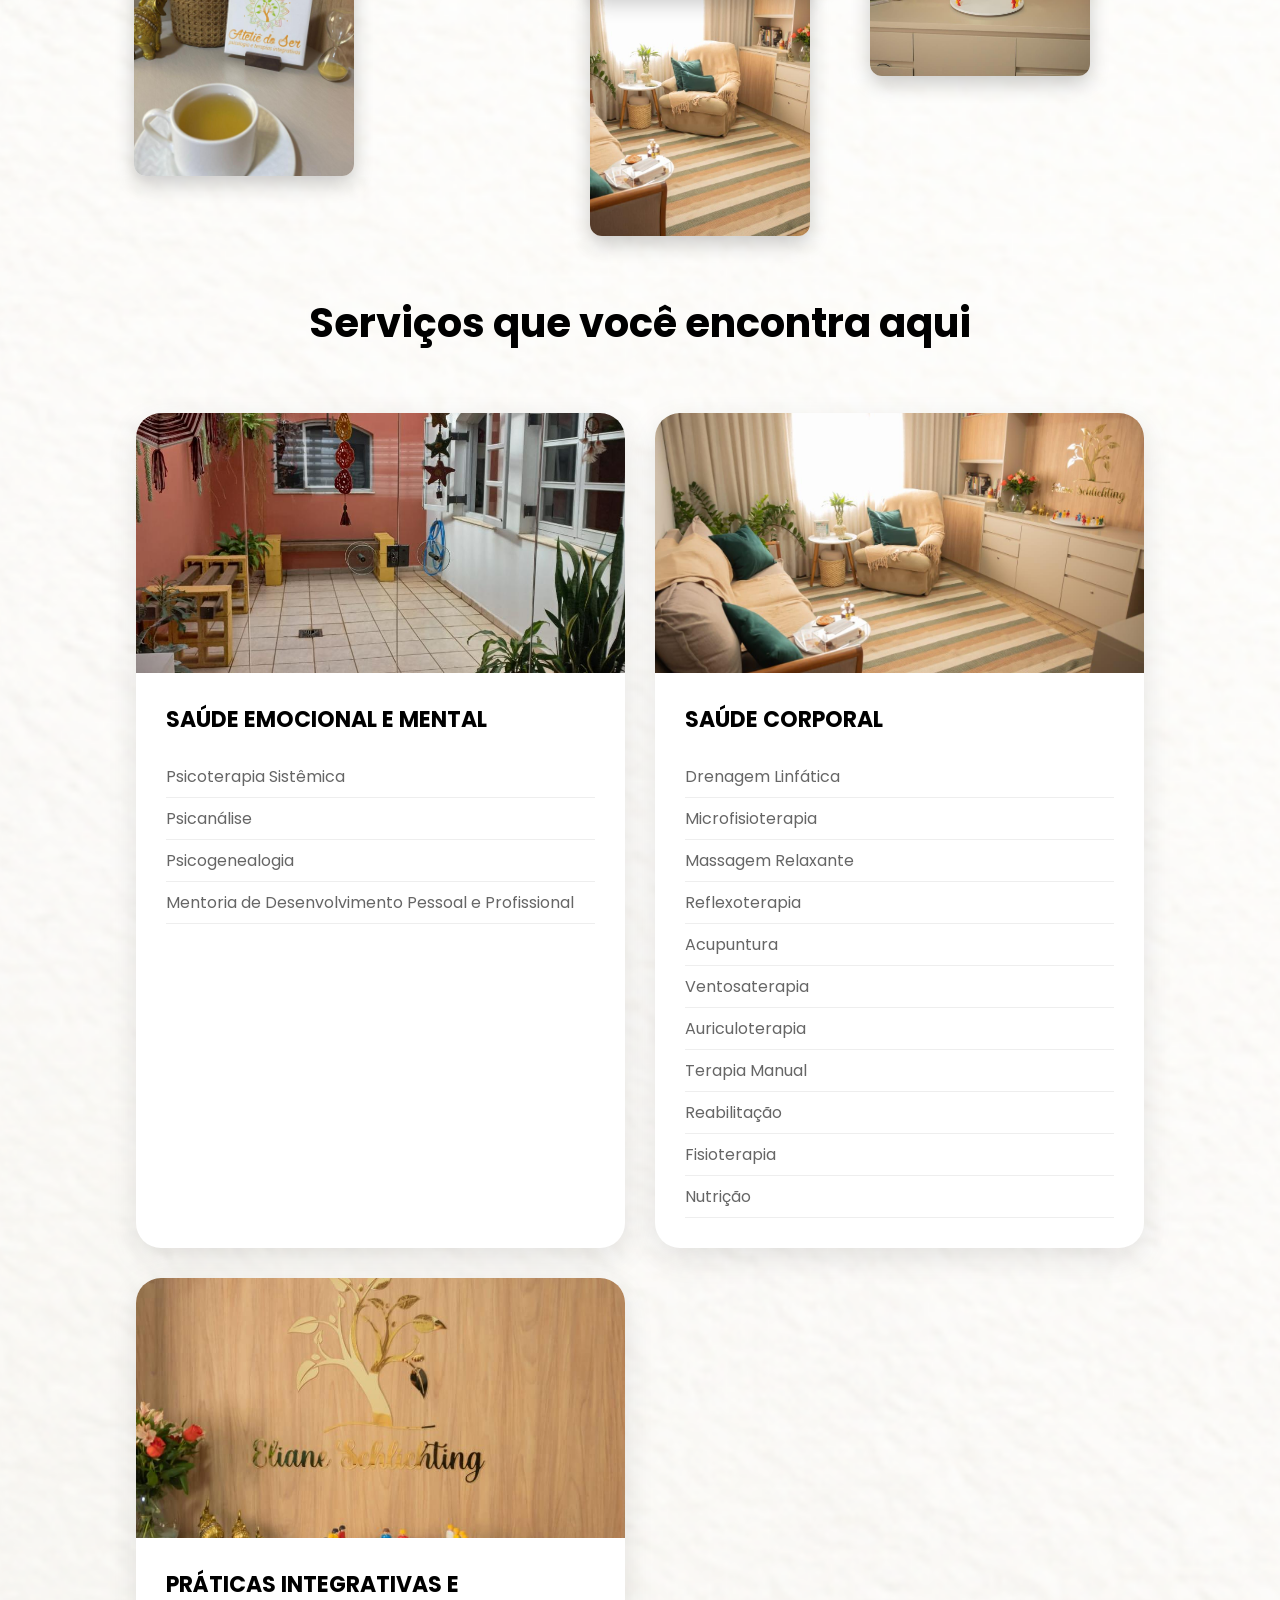
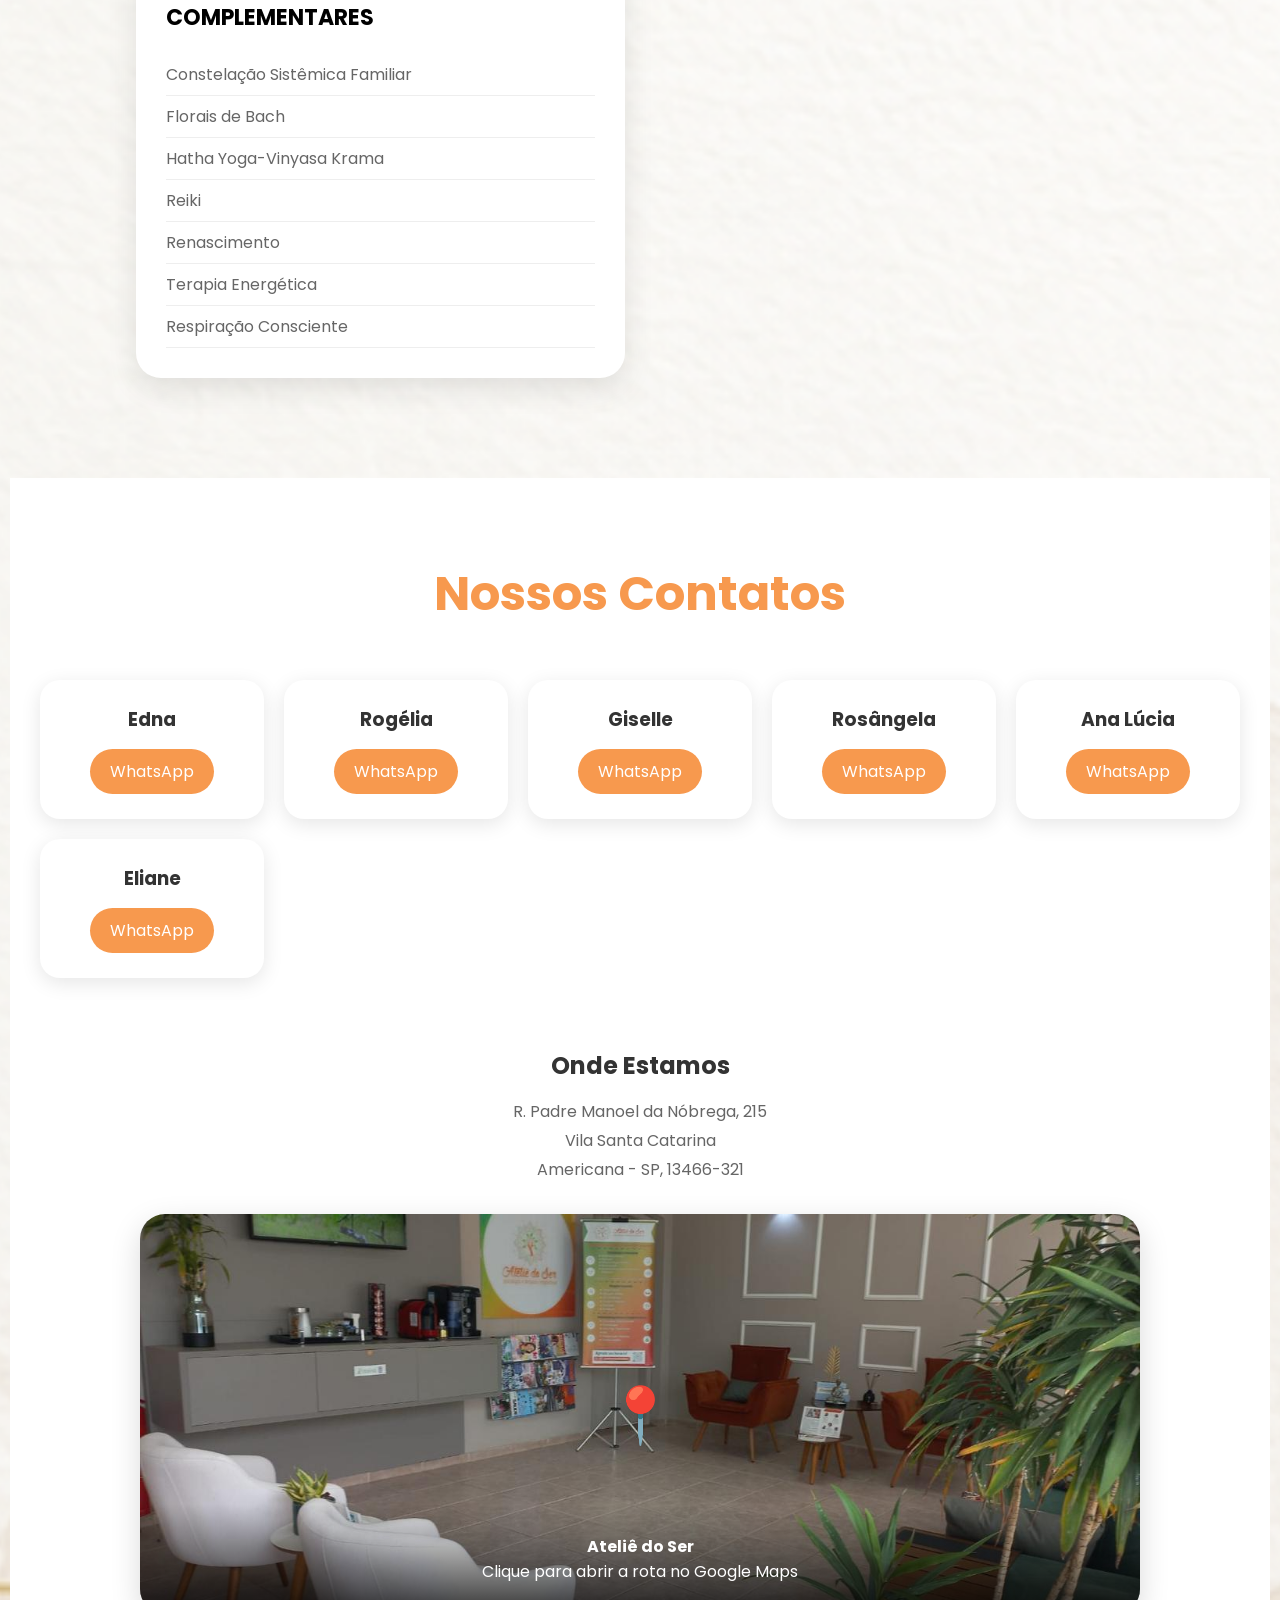
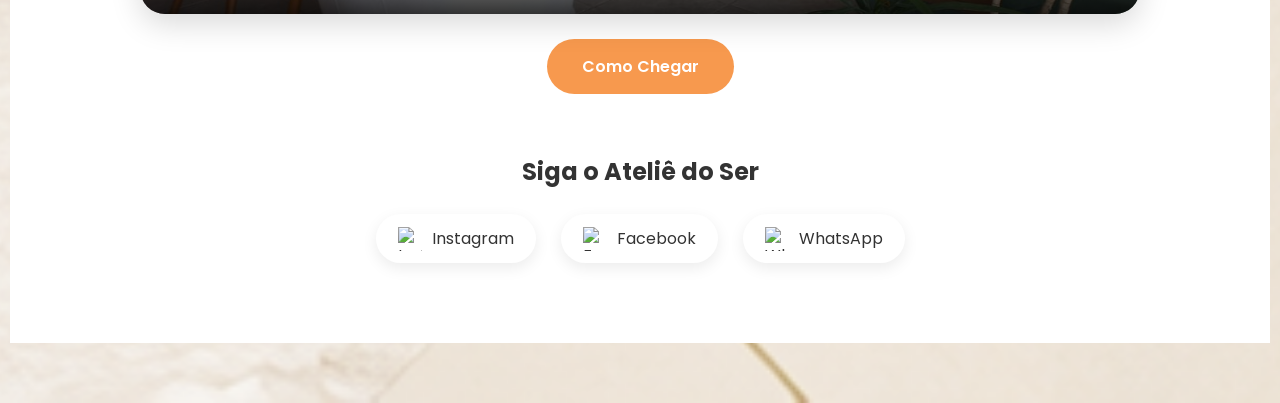
==== commit 2d85f346: "Add files via upload" ====
--- a/index.html
+++ b/index.html
@@ -42,39 +42,49 @@
 
   <!-- BLOCO 1 -->
   <div class="bloco hidden">
-    <img src="img/ate3.jpeg" alt="Ateliê do Ser">
+    <img src="img/1.jpg" alt="Ateliê do Ser">
 
     <div class="texto hidden">
       <h2>Bem-vindo ao Ateliê do Ser</h2>
 
-      <p>Um espaço de saúde e bem-estar localizado em Americana – São Paulo.</p>
-
-      <p>Nossa missão é oferecer um ambiente terapêutico voltado à prevenção de doenças e ao cuidado com a saúde integral.</p>
-
-      <p>No coração do Ateliê está o compromisso com o ser humano por inteiro — corpo, mente, alma e emoções.</p>
-
-      <p>Acreditamos em uma abordagem holística, sistêmica e integrativa, onde cada pessoa é acolhida de forma única, respeitando sua história e necessidades.</p>
+      <p>Um espaço terapêutico dedicado ao cuidado integral do ser humano.</p>
+
+      <p>O Ateliê do Ser é um espaço terapêutico dedicado ao cuidado integral do ser humano, reconhecendo a inseparável conexão entre corpo, mente, emoções e alma.</p>
+
+      <p>Nossa missão é promover saúde, prevenir o adoecimento e favorecer o desenvolvimento humano por meio de uma abordagem sistêmica, integrativa e multiprofissional, respeitando a singularidade, a trajetória e o momento de vida de cada pessoa.</p>
+
+      <p>Aqui, acreditamos que cuidar vai além de aliviar sintomas. É criar um espaço de acolhimento, escuta e presença, onde cada pessoa possa compreender sua própria história, fortalecer seus recursos internos e construir novos caminhos para viver com mais consciência, equilíbrio e sentido.</p>
     </div>
   </div>
 
   <!-- BLOCO 2 -->
   <div class="bloco invertido">
-    <img src="img/ate2.jpeg" alt="Equipe terapêutica">
+    <img src="img/2.jpg" alt="Equipe terapêutica">
 
     <div class="texto hidden">
-      <h2>Cuidado e acolhimento terapêutico</h2>
-
-      <p>Nossos profissionais dedicam-se a criar vínculos terapêuticos sólidos, com responsabilidade técnica, ética e presença.</p>
-
-      <p>A escuta acolhedora é a base do nosso trabalho — um espaço seguro onde você pode compartilhar sua jornada com respeito e confiança.</p>
-
-      <p>Oferecemos uma diversidade de práticas terapêuticas, como Psicoterapia Sistêmica, Psicanálise, Constelação Familiar, Psicologia Pré e Perinatal, Renascimento, Acupuntura, Reflexoterapia, Microfisioterapia, Terapia Manual Evolutiva (TME), Massagem Relaxante, Reiki, Florais de Bach, Terapia Energética e Yoga.</p>
+      <h2>Um espaço para cuidar da sua história</h2>
+
+      <p>Cuidando do ser humano em sua integralidade: corpo, mente, emoções e alma.</p>
+
+      <p>Cada pessoa chega ao Ateliê do Ser por um motivo diferente. Há quem busque compreender a própria história, enfrentar um momento desafiador, fortalecer relacionamentos, cuidar da saúde física e emocional ou simplesmente viver com mais equilíbrio e qualidade de vida.</p>
+
+      <p>Independentemente do caminho escolhido, nosso compromisso é oferecer um ambiente acolhedor, seguro e respeitoso, onde você possa encontrar o cuidado mais adequado ao seu momento de vida.</p>
+      
+      <p>
+        Os atendimentos podem ser realizados de forma individual ou em grupo, presencialmente ou on-line, proporcionando flexibilidade para que o cuidado faça parte da sua rotina.
+        
+      </p>
+      
+      <p>
+        Cuidar da sua história é também abrir espaço para novos caminhos.
+        </p>
+      
     </div>
   </div>
 
   <!-- BLOCO 3 -->
   <div class="bloco hidden">
-    <img src="img/ate1.jpeg" alt="Espaço do Ateliê">
+    <img src="img/3.jpg" alt="Espaço do Ateliê">
 
     <div class="texto hidden">
       <h2>Um espaço para o seu bem-estar</h2>
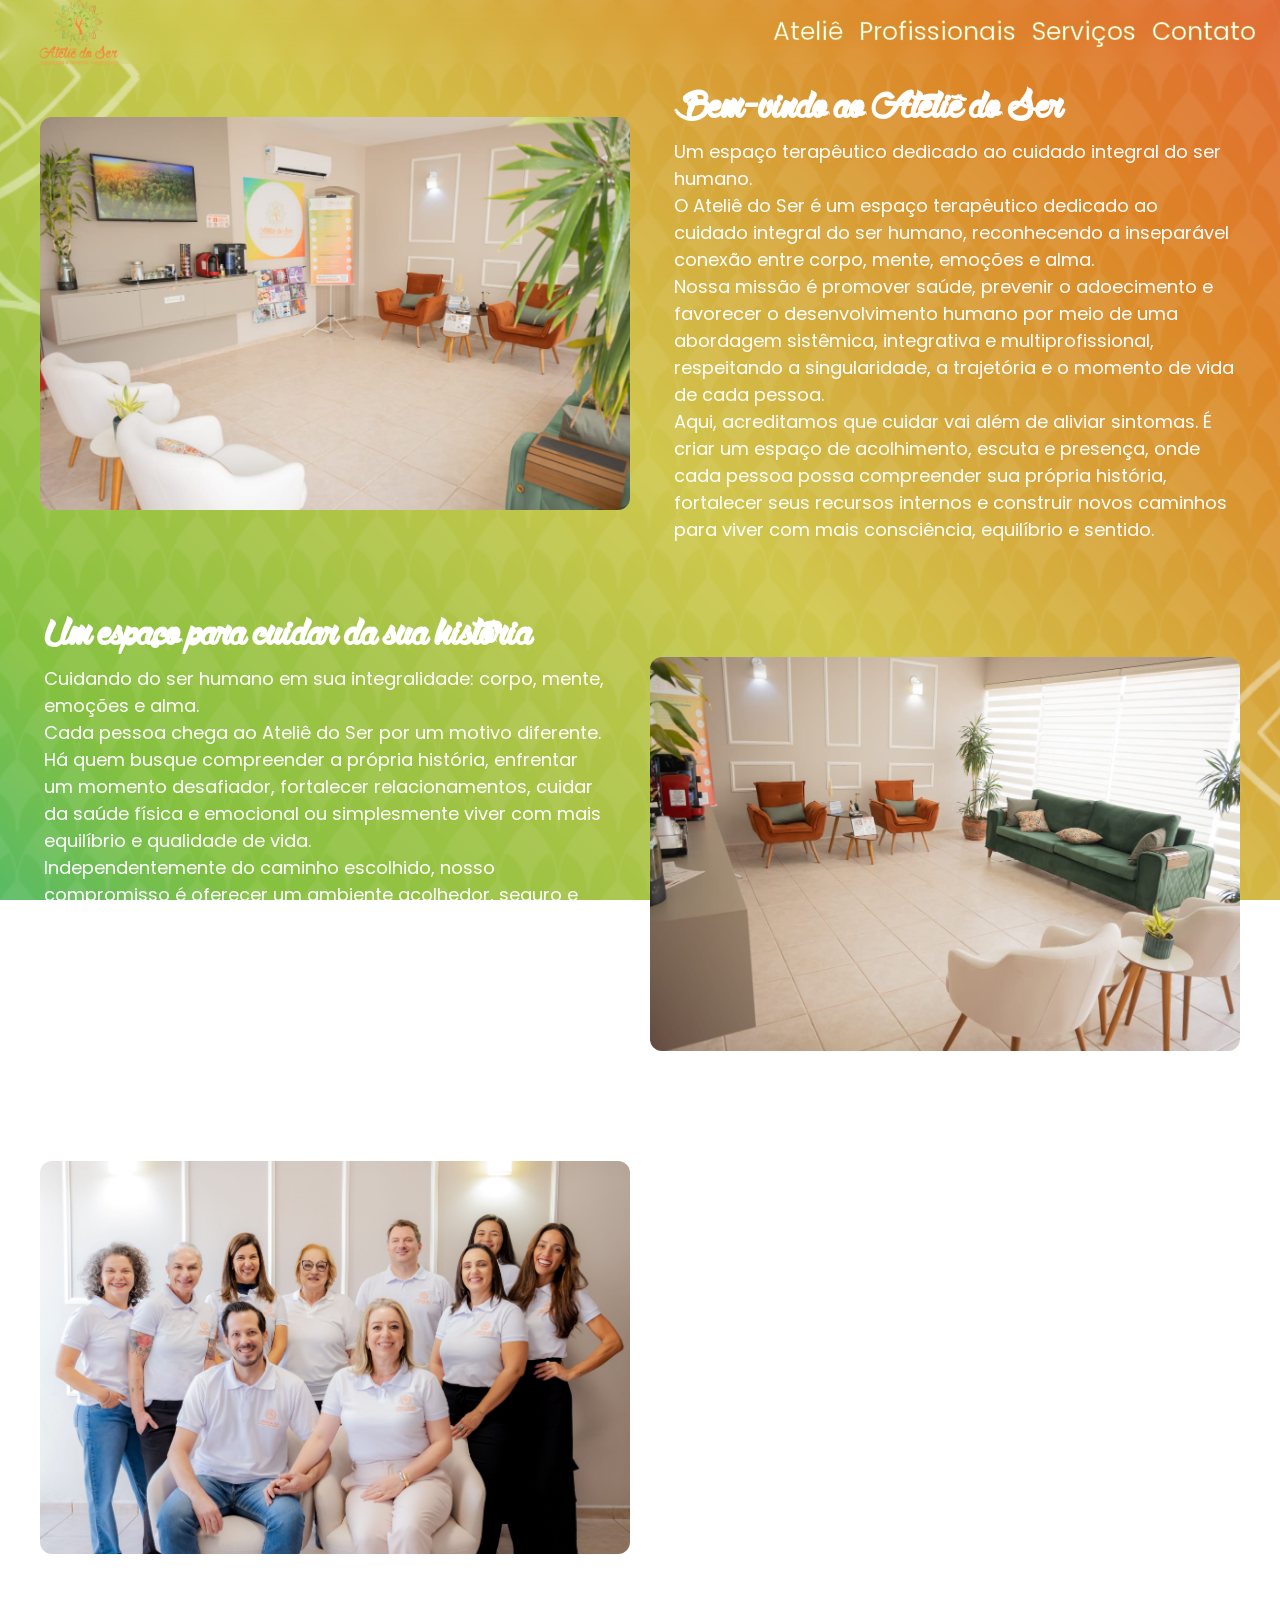
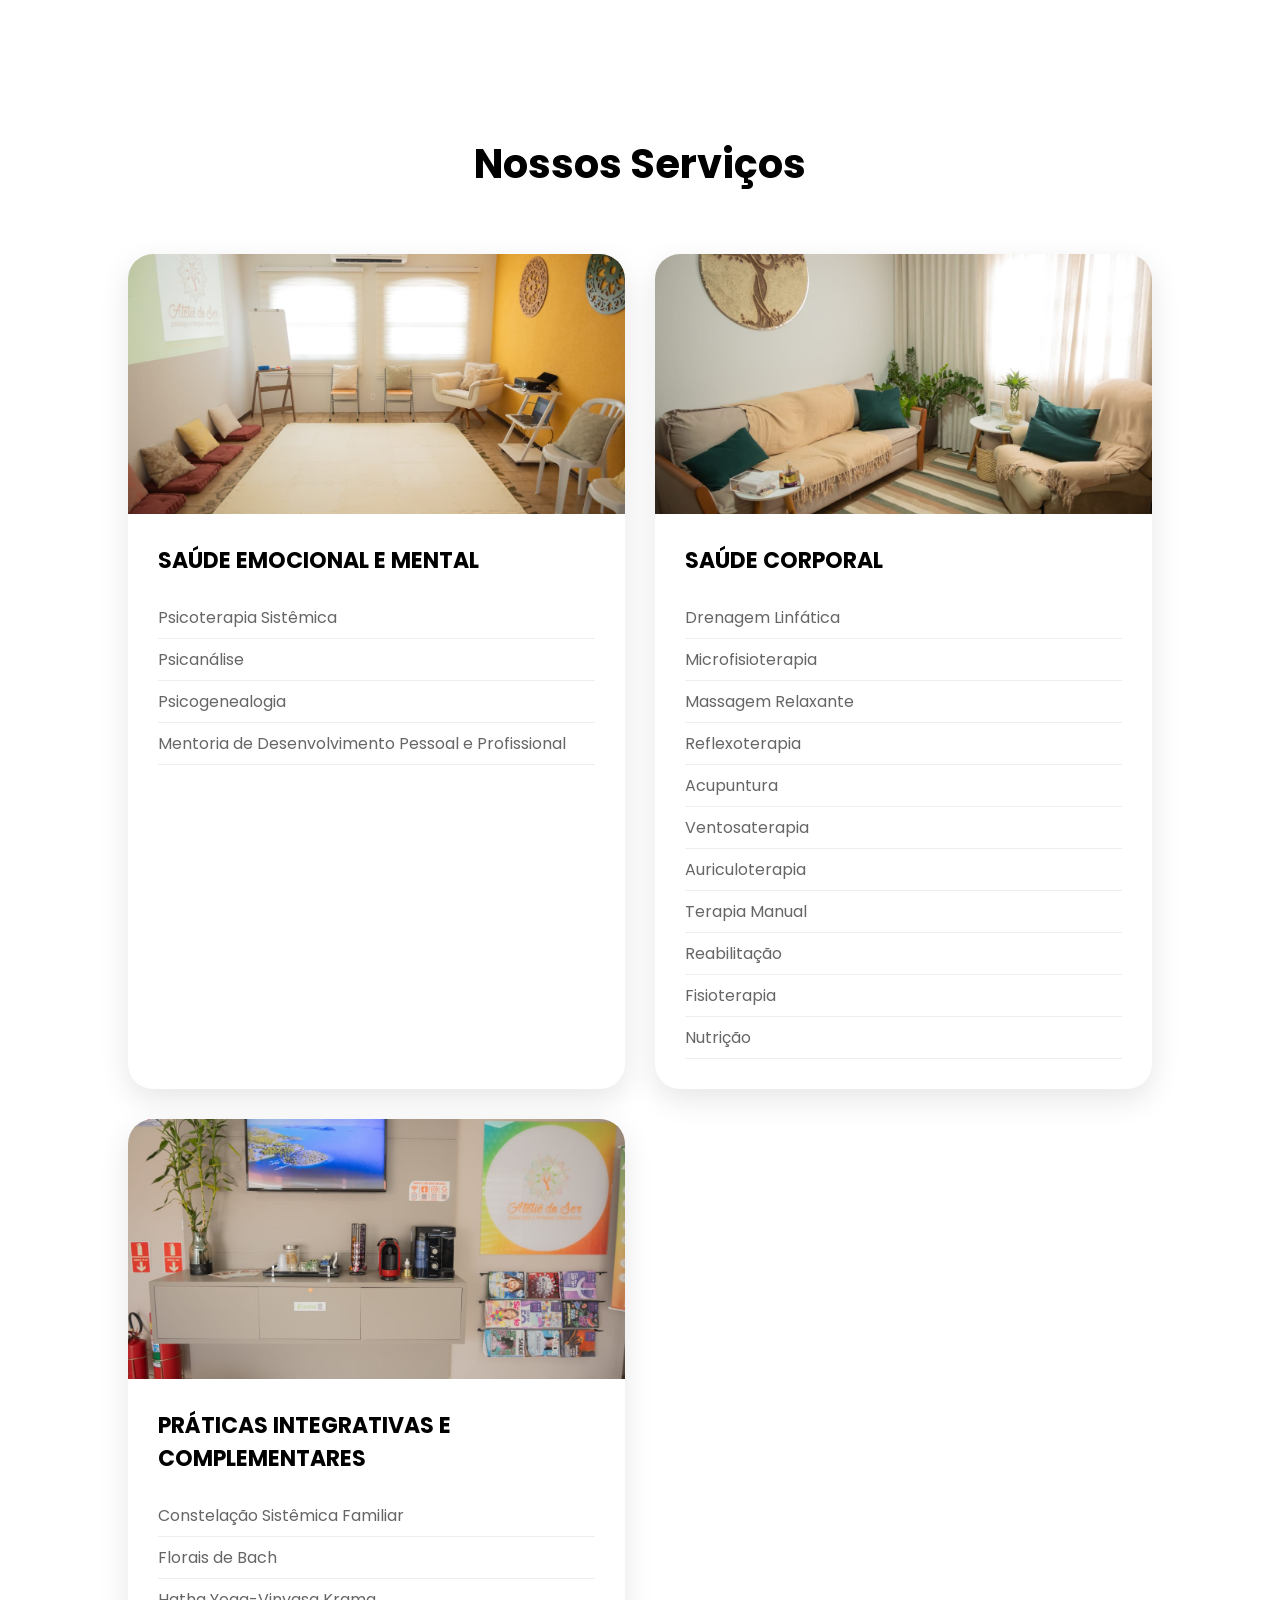
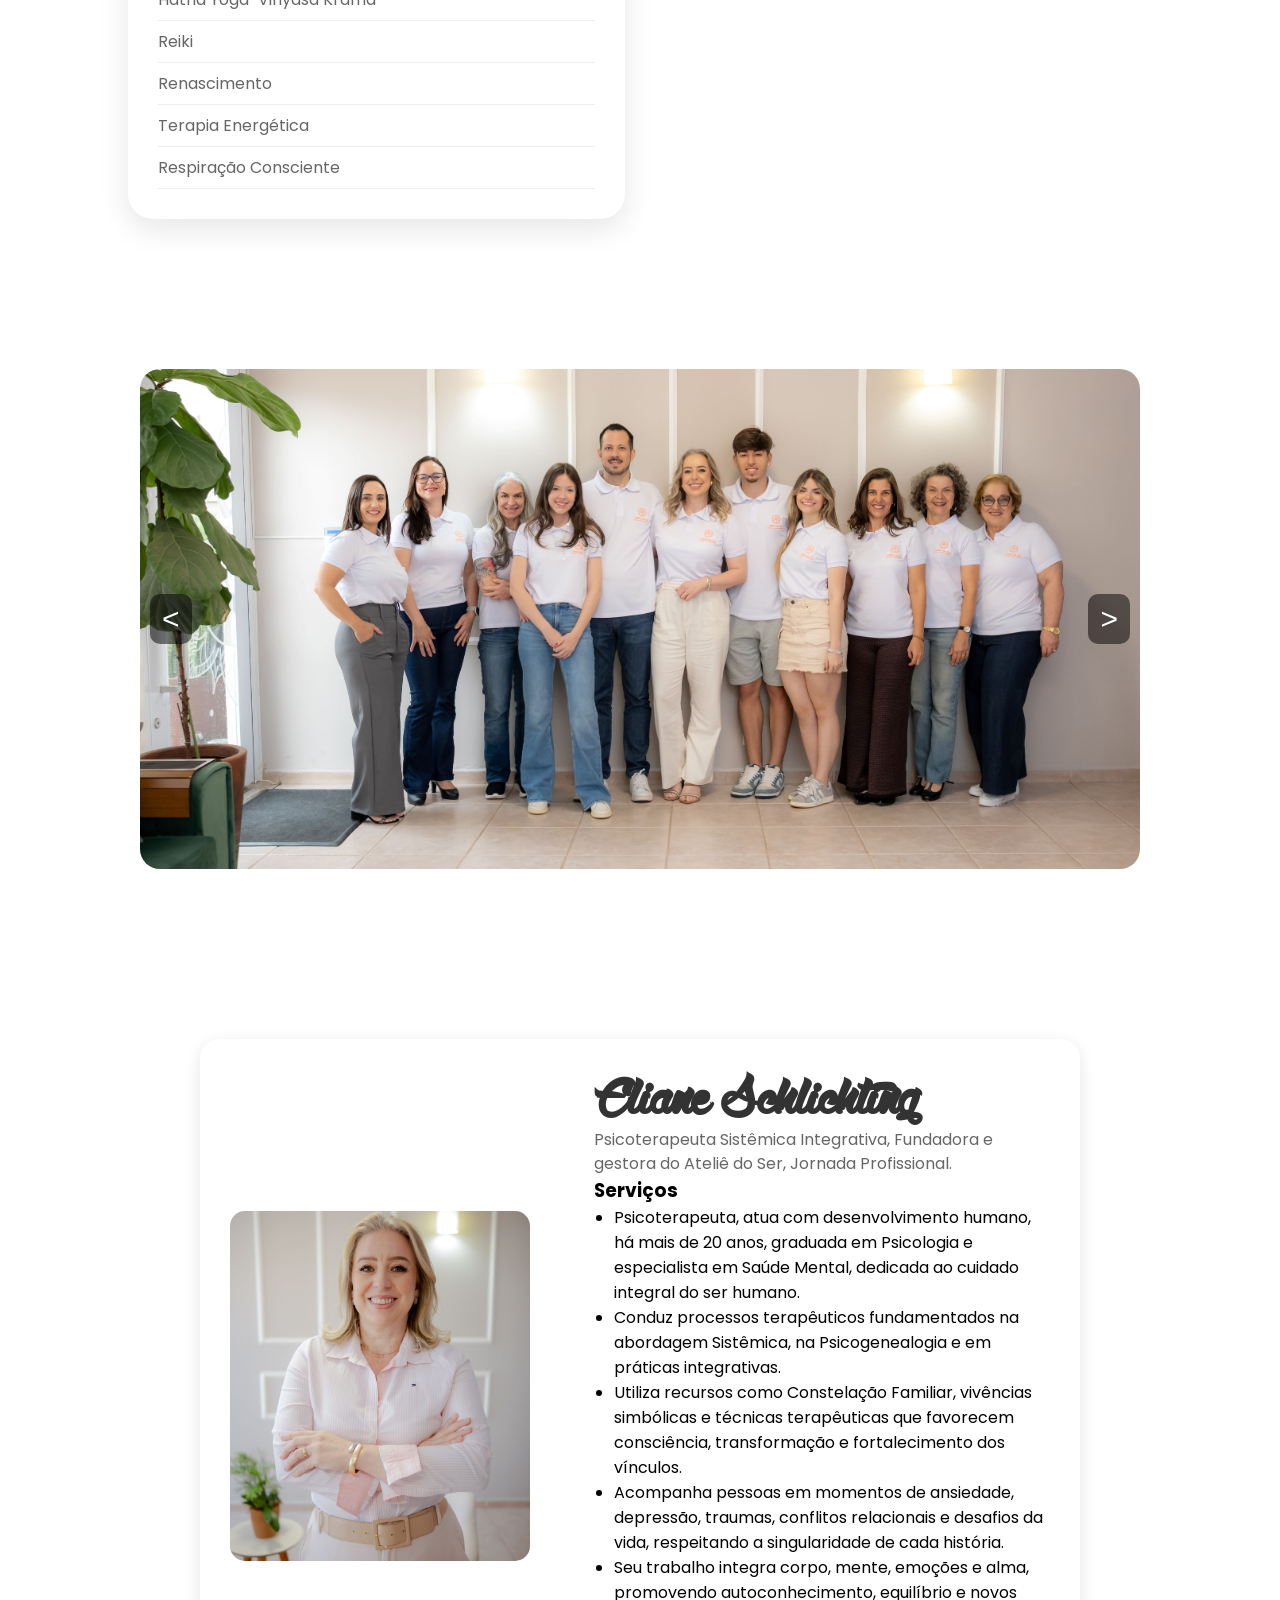
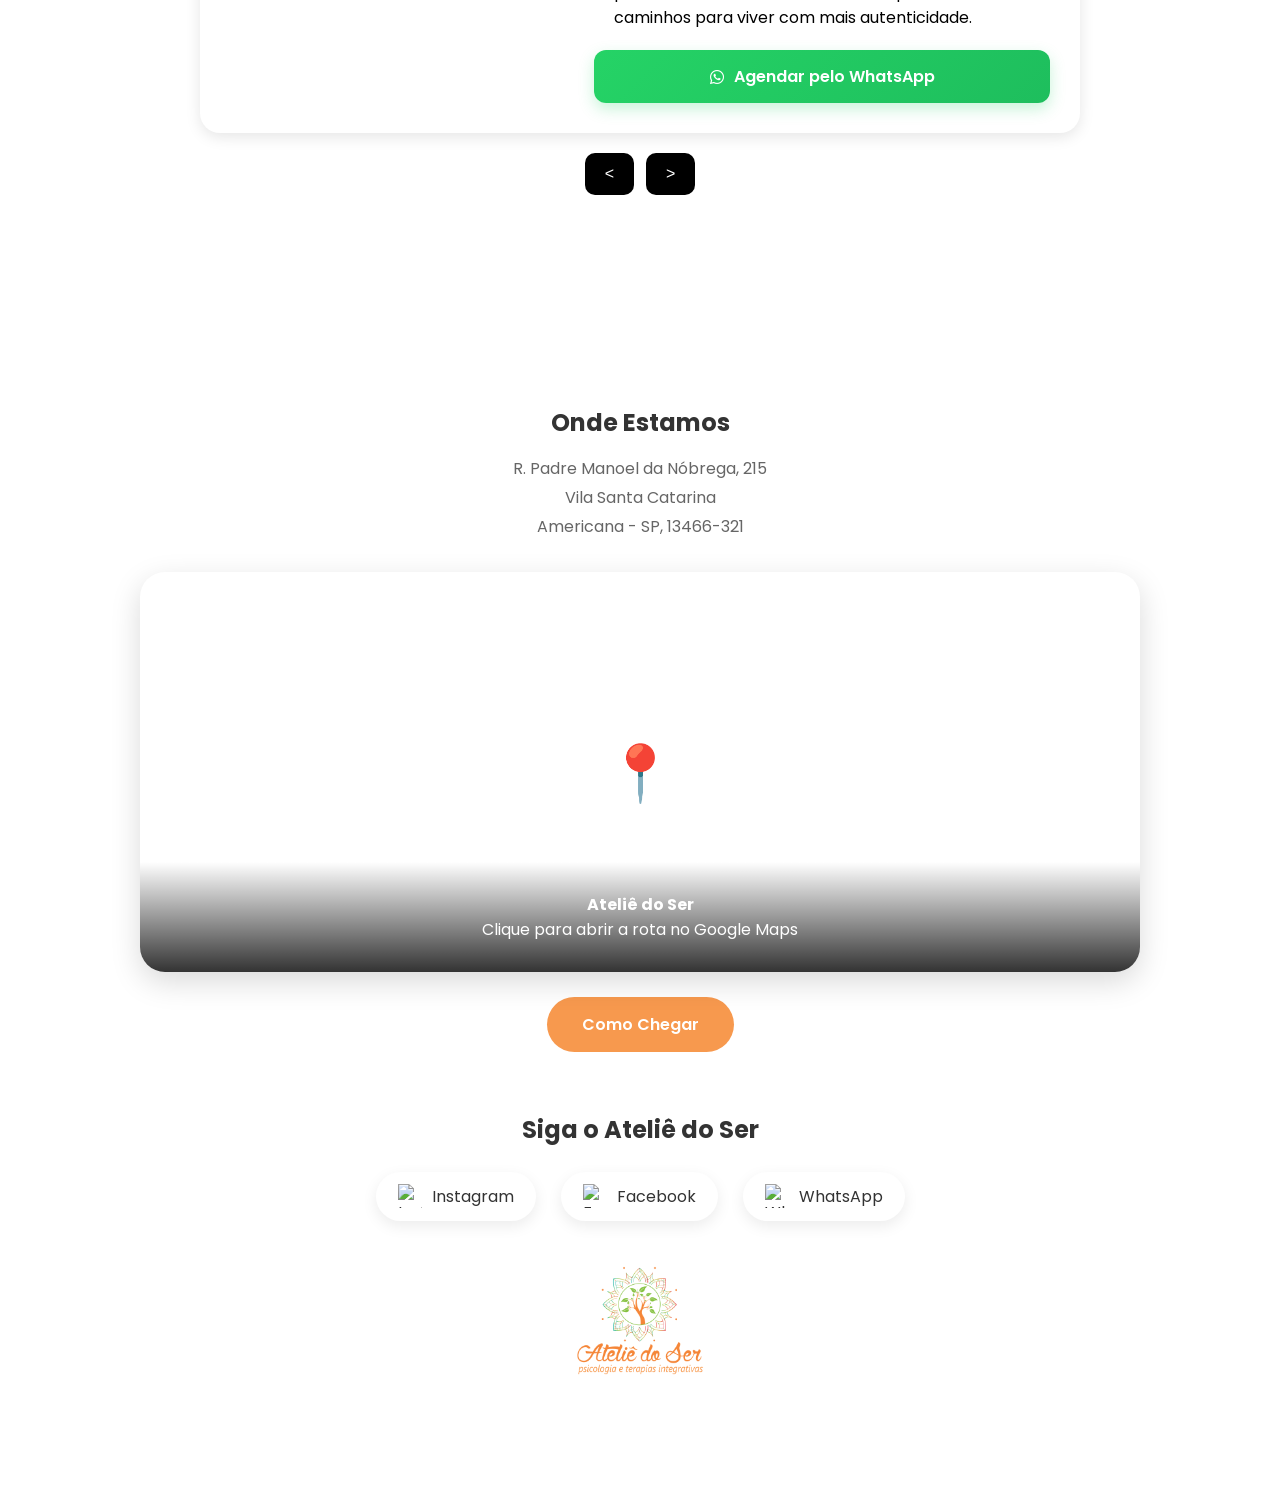
==== commit 61958aa7: "Add files via upload" ====
--- a/index.html
+++ b/index.html
@@ -4,26 +4,14 @@
     <meta charset="UTF-8">
     <meta name="viewport" content="width=device-width, initial-scale=1.0">
     <link rel="stylesheet" href="style.css">
+    <link rel="stylesheet" href="https://cdnjs.cloudflare.com/ajax/libs/font-awesome/6.7.2/css/all.min.css">
     <title>Ateliê do ser</title>
+
 </head>
 <body>
-  <div id="intro">
-  <div class="petal-ring"></div>
-  <div class="petal-ring"></div>
-  <div class="petal-ring"></div>
-
-  <div class="logo-wrap">
-    <img src="img/logo2.png" alt="Ateliê do Ser">
-    <!-- Troque o src pelo caminho da sua logo -->
-    <span class="tagline">Bem-vinda ao seu espaço</span>
-  </div>
-
-  <div class="bar-track">
-    <div class="bar-fill"></div>
-  </div>
-</div>
+  
     <header>
-        <img src="./img/logo2.png" alt="logo" class="logo-img">
+        <img src="/assets/Logo.png" alt="logo" class="logo-img">
         <nav>
   
          <a href="#">Ateliê</a>
@@ -104,77 +92,15 @@
 </section>
 
 
-
-    <section class="carrossel">
-  <div class="slides">
-
-    <img src="img/family.jpg" alt="Foto 1">
-    <img src="img/time.jpg" alt="Foto 2">
-    <img src="img/foto3.jpg" alt="Foto 3">
-    <img src="img/foto4.jpg" alt="Foto 4">
-
-  </div>
-
-  <button class="btn prev"><</button>
-  <button class="btn next">></button>
-</section>
-
-   
-        
-  
-        
-   
-    
- <h4 id="h4" class="h4 hidden">Profissionais:</h4>
-<section class="equipe hidden">
-
-    <div class="card hidden">
-
-        <img id="foto"
-             src="img/"
-             alt="Profissional">
-
-        <div class="info">
-
-            <h2 id="nome"></h2>
-
-            <p id="descricao"></p>
-
-            <h3>Serviços</h3>
-
-            <ul id="servicos"></ul>
-
-            
-
-        </div>
-
-    </div>
-
-    <div class="controles">
-        <button id="anterior"><</button>
-        <button id="proximo">></button>
-    </div>
-
-</section>
-
-<section class="fotos hidden">
-<div class="cascatas ">
-  <img src="img/ate4.jpeg" alt="">
-  <img src="img/ate5.jpeg" alt="">
-  <img src="img/ate6.jpeg" alt="">
-  <img src="img/ate7.jpeg" alt="">
-</div>
-
-
 <section id="services" class="services">
 
-<h2>Serviços que você encontra aqui</h2>
+<h2>Nossos Serviços</h2>
 
 <div class="services-grid">
 
 <div class="service-card">
 
-<img src="img/ate3.jpeg" alt="Saúde emocional">
+<img src="assets/7.jpg" alt="Saúde emocional">
 
 <div class="service-info">
 
@@ -193,7 +119,7 @@
 
 <div class="service-card">
 
-<img src="img/ate5.jpeg" alt="Saúde corporal">
+<img src="assets/8.jpg" alt="Saúde corporal">
 
 <div class="service-info">
 
@@ -219,7 +145,7 @@
 
 <div class="service-card">
 
-<img src="/img/ate6.jpeg" alt="Práticas integrativas">
+<img src="/assets/9.jpg" alt="Práticas integrativas">
 
 <div class="service-info">
 
@@ -242,45 +168,74 @@
 
 </section>
 
+
+
+    <section class="carrossel">
+  <div class="slides">
+
+    <img src="assets/Festa aniversário Ateliê 2025.jpg" alt="Foto 1">
+    <img src="assets/2016.jpg" alt="Foto 2">
+    <img src="img/foto3.jpg" alt="Foto 3">
+    <img src="img/foto4.jpg" alt="Foto 4">
+
+  </div>
+
+  <button class="btn prev"><</button>
+  <button class="btn next">></button>
+</section>
+
+   
+        
+  
+        
+   
+    
+ <h4 id="h4" class="h4 hidden">Profissionais:</h4>
+<section class="equipe hidden">
+
+    <div class="card hidden">
+
+        <img id="foto"
+             src="img/"
+             alt="Profissional">
+
+        <div class="info">
+
+            <h2 id="nome"></h2>
+
+            <p id="descricao"></p>
+
+            <h3>Serviços</h3>
+
+            <ul id="servicos"></ul>
+
+            
+            <a id="btnWhatsapp" class="btn-whatsapp" target="_blank">
+             <i class="fa-brands fa-whatsapp"></i>
+              Agendar pelo WhatsApp
+           </a>
+            
+
+        </div>
+
+    </div>
+
+    <div class="controles">
+        <button id="anterior"><</button>
+        <button id="proximo">></button>
+    </div>
+
+</section>
+
+
+
 <section id="contatos" class="final">
 
-  <h1>Nossos Contatos</h1>
-
-  <div class="psicologas-grid">
-
-    <div class="contato-card">
-      <h3>Edna</h3>
-      <a href="https://wa.me/5519999999999" target="_blank">WhatsApp</a>
-    </div>
-
-    <div class="contato-card">
-      <h3>Rogélia</h3>
-      <a href="https://wa.me/5519999999999" target="_blank">WhatsApp</a>
-    </div>
-
-    <div class="contato-card">
-      <h3>Giselle</h3>
-      <a href="https://wa.me/5519999999999" target="_blank">WhatsApp</a>
-    </div>
-
-    <div class="contato-card">
-      <h3>Rosângela</h3>
-      <a href="https://wa.me/5519999999999" target="_blank">WhatsApp</a>
-    </div>
-
-    <div class="contato-card">
-      <h3>Ana Lúcia</h3>
-      <a href="https://wa.me/5519999999999" target="_blank">WhatsApp</a>
-    </div>
-
-    <div class="contato-card">
-      <h3>Eliane</h3>
-      <a href="https://wa.me/5519999999999" target="_blank">WhatsApp</a>
-    </div>
-
-  </div>
+
 
   <div class="localizacao">
+
+    
 
     <h2>Onde Estamos</h2>
 
@@ -342,6 +297,10 @@
 </div>
   </div>
 
+  <div id="lgbx">
+  <img src="/assets/Logo.png" class="lgbx">
+</div>
+
 </section>
     
 </body>
--- a/style.css
+++ b/style.css
@@ -1,135 +1,14 @@
-@import url('https://fonts.googleapis.com/css2?family=Poppins:wght@500&family=Roboto+Slab:wght@100..900&display=swap');
-/* ===========================
-   INTRO ANIMATION — intro.css
-   =========================== */
-
-#intro {
-  position: fixed;
-  inset: 0;
-  z-index: 9999;
-  background: #faf9f7;
-  display: flex;
-  flex-direction: column;
-  align-items: center;
-  justify-content: center;
-}
-
-/* Anéis expansivos */
-.petal-ring {
-  position: absolute;
-  width: 420px; height: 420px;
-  border-radius: 50%;
-  border: 1px solid rgba(247,132,41,0.2);
-  opacity: 0;
-  animation: expandRing 2.2s cubic-bezier(0.22,1,0.36,1) forwards;
-}
-.petal-ring:nth-child(2) {
-  width: 540px; height: 540px;
-  border-color: rgba(247,153,78,0.12);
-  animation-delay: 0.18s;
-}
-.petal-ring:nth-child(3) {
-  width: 660px; height: 660px;
-  border-color: rgba(247,132,41,0.06);
-  animation-delay: 0.36s;
-}
-
-@keyframes expandRing {
-  0%   { opacity: 0; transform: scale(0.4); }
-  60%  { opacity: 1; }
-  100% { opacity: 0.7; transform: scale(1); }
-}
-
-/* Logo */
-.logo-wrap {
-  position: relative;
-  z-index: 2;
-  display: flex;
-  flex-direction: column;
-  align-items: center;
-  opacity: 0;
-  animation: logoReveal 1.6s cubic-bezier(0.22,1,0.36,1) 0.4s forwards;
-}
-
-@keyframes logoReveal {
-  0%   { opacity: 0; transform: scale(0.82) translateY(12px); filter: blur(6px); }
-  100% { opacity: 1; transform: scale(1)    translateY(0);    filter: blur(0); }
-}
-
-.logo-wrap img {
-  width: 280px;
-  filter: grayscale(1) brightness(0);
-  animation: colorShift 2.4s ease 1.0s forwards, breathe 5s ease-in-out 2.5s infinite;
-}
-
-@keyframes colorShift {
-  0%   { filter: grayscale(1) brightness(0); }
-  30%  { filter: grayscale(0) brightness(0.7) sepia(1) saturate(4) hue-rotate(-10deg); }
-  100% { filter: grayscale(0) brightness(1)   sepia(1) saturate(5) hue-rotate(-15deg); }
-}
-
-@keyframes breathe {
-  0%, 100% { transform: scale(1); }
-  50%       { transform: scale(1.025); }
-}
-
-/* Tagline */
-.tagline {
-  margin-top: 10px;
-  font-size: 12px;
-  letter-spacing: 0.3em;
-  text-transform: uppercase;
-  color: #F78429;
-  opacity: 0;
-  animation: tagFade 1s ease 2.2s forwards;
-}
-
-@keyframes tagFade {
-  from { opacity: 0; transform: translateY(6px); }
-  to   { opacity: 1; transform: translateY(0); }
-}
-
-/* Barra de progresso */
-.bar-track {
-  position: absolute;
-  bottom: 52px;
-  left: 50%;
-  transform: translateX(-50%);
-  width: 150px;
-  height: 1px;
-  background: rgba(247,132,41,0.15);
-}
-.bar-fill {
-  height: 100%;
-  background: linear-gradient(90deg, #F78429, #F7994E);
-  width: 0%;
-  animation: fillBar 3.0s cubic-bezier(0.4,0,0.2,1) 0.3s forwards;
-}
-
-@keyframes fillBar {
-  0%   { width: 0%; }
-  100% { width: 100%; }
-}
-
-/* Saída */
-#intro.exit {
-  animation: introExit 0.9s cubic-bezier(0.4,0,1,1) forwards;
-  pointer-events: none;
-}
-
-@keyframes introExit {
-  0%   { opacity: 1; transform: scale(1); }
-  100% { opacity: 0; transform: scale(1.04); }
-}
-
-@media (prefers-reduced-motion: reduce) {
-  #intro, .logo-wrap, .petal-ring, .bar-fill, .tagline {
-    animation: none !important;
-    opacity: 1 !important;
-    transform: none !important;
-  }
-  #intro.exit { display: none; }
-}
+@import url('https://fonts.googleapis.com/css2?family=Open+Sans:ital,wght@0,300..800;1,300..800&display=swap');
+@import url('https://fonts.googleapis.com/css2?family=Open+Sans:ital,wght@0,300..800;1,300..800&family=Poppins:ital,wght@0,100;0,200;0,300;0,400;0,500;0,600;0,700;0,800;0,900;1,100;1,200;1,300;1,400;1,500;1,600;1,700;1,800;1,900&display=swap');
+
+@font-face {
+    font-family: "Wolf";
+    src: url("assets/Wolf\ in\ the\ City\ Light.ttf") format("truetype");
+    font-weight: normal;
+    font-style: normal;
+
+}
+
 
 * {
     margin: 0;
@@ -149,7 +28,11 @@
 
 body {
     font-family: "Poppins", sans-serif;
-    background: #F7994E;
+    background-image: url("assets/AtSFundoSite_1300x500.png"); /* Caminho da imagem */
+    background-size: cover;        /* Preenche toda a tela */
+    background-position: center;   /* Centraliza */
+    background-repeat: no-repeat;  /* Não repete */
+    background-attachment: fixed;  /* Opcional: efeito fixo */
 }
 
 /* ─── ANIMAÇÕES ─── */
@@ -223,8 +106,15 @@
 }
 
 /* ─── TÍTULOS ─── */
+.h1{
+font-family: 'Wolf' !important;
+
+
+}
+
 .h2 {
     text-align: center;
+    font-family: Wolf !important;
 }
 
 .h4 {
@@ -241,6 +131,7 @@
 }
 
 .card {
+    
     background: white;
     border-radius: 20px;
     padding: clamp(20px, 4vw, 30px);
@@ -265,6 +156,8 @@
 }
 
 .info h2 {
+    font-family: Wolf;
+    font-size: 80px;
     margin-top: 0;
     color: #333;
 }
@@ -334,7 +227,8 @@
 }
 
 .texto h2 {
-    font-size: clamp(20px, 3vw, 28px);
+    font-family: wolf;
+    font-size: clamp(60px, 3vw, 60px);
     margin-bottom: 10px;
 }
 
@@ -762,4 +656,38 @@
 .social-links img{
     width:24px;
     height:24px;
+}
+
+
+.btn-whatsapp{
+    display:flex;
+    align-items:center;
+    justify-content:center;
+    gap:10px;
+
+    width:100%;
+    margin-top:20px;
+    padding:14px;
+
+    background:linear-gradient(135deg,#25D366,#1EBE5D);
+    color:#fff;
+    text-decoration:none;
+    font-size:16px;
+    font-weight:600;
+
+    border-radius:12px;
+    transition:all .3s ease;
+    box-shadow:0 6px 15px rgba(37,211,102,.25);
+}
+
+.btn-whatsapp:hover{
+    transform:translateY(-3px);
+    box-shadow:0 12px 25px rgba(37,211,102,.35);
+}
+
+.lgbx {
+    width: 200px;
+    padding: 1%;
+    display: block;
+    margin: 0 auto;
 }
